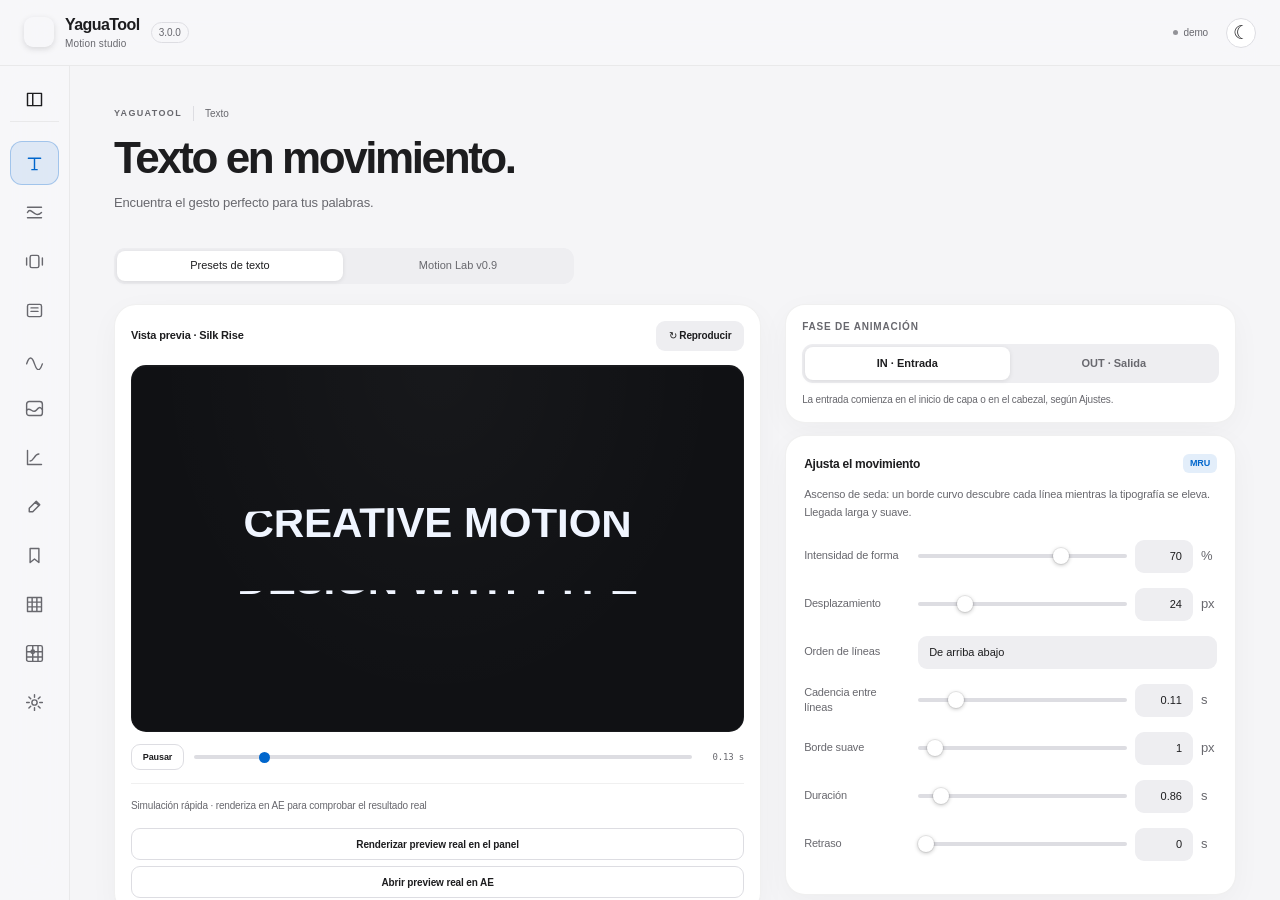
==== review/YaguaTool/index.html @ 71ee6d0b "Integrate YaguaTool 3.0.0: Motion Lab, fluid text, carousel and expanded tools" ====
<!doctype html>
<html lang="es">
<head>
<meta charset="utf-8">
<meta name="viewport" content="width=device-width, initial-scale=1">
<meta name="color-scheme" content="dark light">
<meta name="theme-color" content="#0e0e13">
<title>YaguaTool</title>
<link rel="icon" href="assets/yaguanimix-icon.png">
<link rel="stylesheet" href="css/style.css">
<link rel="stylesheet" href="css/dynamic-grid.css">
<link rel="stylesheet" href="css/studio.css">
<link rel="stylesheet" href="css/yagua-additions.css">
<link rel="stylesheet" href="motion-lab/reference-player.css">
<link rel="stylesheet" href="motion-lab/integration.css">
</head>
<body>
<div id="app">

  <header id="top">
    <div class="brand">
      <span class="logo" aria-hidden="true"></span><span class="brand-copy">YaguaTool<small>Motion studio</small></span> <span class="ver">3.0.0</span>
    </div>
    <div class="top-actions"><div id="ctx" aria-live="polite"></div><button id="theme-toggle" class="icon-btn" aria-label="Cambiar tema" title="Cambiar tema">◐</button></div>
  </header>

  <div id="workspace">
    <nav id="tabs" aria-label="Secciones de YaguaTool"></nav>
    <button id="nav-shade" aria-label="Cerrar navegación" hidden></button>
    <main id="page"></main>
  </div>

  <div id="toast" role="status" aria-live="polite"></div>
  <div id="viewer" role="dialog" aria-modal="true" aria-label="Vista ampliada" hidden></div>

</div>
<script>
// Mostrar los errores de arranque incluso si main.js no llega a inicializarse.
window.addEventListener("error", function (e) {
  var main = document.getElementById("page");
  if (main && !main.firstChild) {
    var box = document.createElement("div");
    box.style.cssText = "padding:16px;line-height:1.5;color:#ffb5b5;white-space:pre-wrap";
    box.textContent = "YaguaTool: error al iniciar el panel.\n" + (e.message || "Error de JavaScript") +
      "\n" + (e.filename || "") + ":" + (e.lineno || "");
    main.appendChild(box);
  }
});
</script>
<script src="js/data.js"></script>
<script src="js/aep-library.js"></script>
<script src="js/dynamic-grid.js"></script>
<script src="js/mask-motion.js"></script>
<script src="js/studio-motion.js"></script>
<script src="js/text-preview.js"></script>
<script src="motion-lab/catalog-data.js"></script>
<script src="motion-lab/reference-player.js"></script>
<script src="motion-lab/reference-scene.js"></script>
<script src="motion-lab/bake.js"></script>
<script src="motion-lab/integration.js"></script>
<script src="js/carrousel-model.js"></script>
<script src="js/carrousel.js"></script>
<script src="js/complex-text.js"></script>
<script src="js/tools-pro.js"></script>
<script src="js/main.js"></script>
</body>
</html>
---- review/YaguaTool/css/style.css ----
/* =========================================================
   Yaguanimix 2.1 · rediseño de interfaz (solo HTML + CSS)
   Tokens → base → layout → controles → utilidades
   ========================================================= */

:root{
  color-scheme:dark;
  /* superficies (de más profunda a más elevada) */
  --bg:#0e0e13;
  --panel:#16161d;
  --panel2:#1e1e27;
  --line:#2b2b38;
  --line-soft:rgba(255,255,255,.06);
  /* texto */
  --txt:#ececf4;
  --mut:#8f8fa6;
  /* acento: se mantiene el violeta de la marca */
  --acc:#8b7bff;
  --acc2:#6f9bff;
  --acc-ink:#0e0b22;
  --acc-soft:rgba(139,123,255,.14);
  --acc-ring:rgba(139,123,255,.38);
  /* estados */
  --ok:#4ade80;
  --err:#ff6b6b;
  /* radios con jerarquía: contenedor > control > píldora */
  --r:14px;
  --r-ctl:9px;
  --shadow:0 14px 32px -16px rgba(0,0,0,.75);
  font-size:13px;
}
:root[data-theme="light"]{
  color-scheme:light;
  --bg:#f3f3f8;--panel:#fff;--panel2:#eeeef5;--line:#dcdce8;--line-soft:rgba(0,0,0,.06);
  --txt:#1a1a25;--mut:#68687d;--acc-ink:#fff;--acc-soft:rgba(111,92,255,.11);
  --shadow:0 12px 28px -16px rgba(30,30,80,.28);
}
:root[data-theme="midnight"]{
  --bg:#060814;--panel:#0c1224;--panel2:#141c34;--line:#202b4b;
  --txt:#dfe7ff;--mut:#7f8db6;
}

/* ---------- Base ---------- */
*{box-sizing:border-box;margin:0;padding:0}
html,body{
  height:100%;background:var(--bg);color:var(--txt);
  font-family:"Manrope","Open Sans",Arial,Helvetica,sans-serif;
  font-size:1rem;line-height:1.45;letter-spacing:-.005em;
  -webkit-font-smoothing:antialiased;
  overflow:hidden;user-select:none
}
button{font:inherit;color:inherit}
:where(button,[role="button"]):focus-visible{outline:2px solid var(--acc);outline-offset:2px}

#app{display:flex;flex-direction:column;height:100vh;position:relative}

/* ---------- Cabecera ---------- */
#top{
  display:flex;align-items:center;justify-content:space-between;gap:10px;
  padding:11px 14px;
  background:var(--panel);
  border-bottom:1px solid var(--line-soft);
  position:relative;z-index:2
}
/* línea de luz en el borde superior: único detalle decorativo del panel */
#top::before{
  content:"";position:absolute;left:0;right:0;top:0;height:2px;
  background:linear-gradient(90deg,var(--acc),var(--acc2) 55%,transparent);
  opacity:.9
}
.brand{display:flex;align-items:center;gap:10px;font-weight:800;font-size:1.1rem;letter-spacing:-.03em}
.logo{
  width:28px;height:28px;flex:0 0 28px;display:inline-block;border-radius:8px;
  background:url("../assets/yaguanimix-icon.png") center/contain no-repeat;
  filter:drop-shadow(0 4px 10px var(--acc-ring))
}
.brand .ver{
  font-size:.72rem;font-weight:700;letter-spacing:0;color:var(--mut);
  padding:2px 8px;border-radius:99px;
  background:var(--panel2);border:1px solid var(--line);margin-left:0;vertical-align:middle
}
#ctx{
  color:var(--mut);font-size:.85rem;font-weight:500;max-width:52%;
  overflow:hidden;text-overflow:ellipsis;white-space:nowrap;
  padding:3px 10px;border-radius:99px;background:var(--panel2);border:1px solid var(--line-soft)
}
#ctx:empty{display:none}

/* ---------- Contenido ---------- */
#page{flex:1;overflow-y:auto;padding:16px 14px 24px;overscroll-behavior:contain}
#page::-webkit-scrollbar{width:10px}
#page::-webkit-scrollbar-thumb{background:var(--line);border-radius:10px;border:3px solid transparent;background-clip:padding-box}
#page::-webkit-scrollbar-thumb:hover{background:var(--mut);background-clip:padding-box;border:3px solid transparent}

/* estado de carga: solo CSS, desaparece cuando main.js pinta algo */
#page:empty::before,#page:empty::after{
  content:"";display:block;border-radius:var(--r);
  background:linear-gradient(100deg,var(--panel) 30%,var(--panel2) 50%,var(--panel) 70%) 0 0/250% 100%;
  animation:yg-skeleton 1.4s ease-in-out infinite
}
#page:empty::before{height:64px;margin-bottom:12px}
#page:empty::after{height:150px}
@keyframes yg-skeleton{from{background-position:100% 0}to{background-position:-100% 0}}

/* ---------- Navegación inferior ---------- */
#tabs{
  display:flex;gap:2px;padding:6px 8px calc(6px + env(safe-area-inset-bottom,0px));
  background:var(--panel);border-top:1px solid var(--line-soft);
  box-shadow:0 -14px 26px -18px rgba(0,0,0,.8);position:relative;z-index:2
}
#tabs button{
  flex:1;min-width:0;position:relative;
  display:flex;flex-direction:column;align-items:center;gap:4px;
  padding:8px 0 7px;border:0;border-radius:11px;background:none;
  color:var(--mut);cursor:pointer;font-size:9.5px;font-weight:600;letter-spacing:.01em;
  transition:color .15s,background .15s
}
#tabs button svg{width:19px;height:19px;stroke:currentColor;fill:none;stroke-width:1.7;stroke-linecap:round;stroke-linejoin:round;transition:transform .18s}
#tabs button:hover{color:var(--txt);background:var(--line-soft)}
#tabs button.on{color:var(--acc);background:var(--acc-soft)}
#tabs button.on svg{transform:translateY(-1px)}
#tabs button.on::before{
  content:"";position:absolute;top:-6px;left:28%;right:28%;height:2px;border-radius:0 0 3px 3px;
  background:var(--acc);box-shadow:0 0 12px var(--acc)
}

/* ---------- Títulos y tarjetas ---------- */
h3{
  display:flex;align-items:center;gap:8px;
  font-size:.92rem;font-weight:700;letter-spacing:-.01em;color:var(--txt);
  margin:20px 0 9px
}
h3::before{content:"";width:3px;height:13px;border-radius:3px;background:var(--acc)}
h3:first-child{margin-top:2px}

.card{
  background:var(--panel);border:1px solid var(--line-soft);border-radius:var(--r);
  padding:13px;margin-bottom:12px;
  box-shadow:inset 0 1px 0 var(--line-soft),var(--shadow)
}
.desc{color:var(--mut);font-size:.88rem;line-height:1.5;margin-bottom:10px}

/* ---------- Selector de presets ---------- */
.chips{display:grid;grid-template-columns:repeat(auto-fill,minmax(94px,1fr));gap:8px}
.chip{
  background:var(--panel);border:1px solid var(--line);border-radius:12px;
  padding:9px 10px;cursor:pointer;color:var(--txt);text-align:left;
  display:flex;flex-direction:column;gap:3px;
  transition:border-color .15s,background .15s,box-shadow .15s,transform .15s
}
.chip b{font-size:.74rem;font-weight:700;color:var(--acc);letter-spacing:.04em}
.chip span{font-size:.9rem;font-weight:600;line-height:1.25}
.chip:hover{border-color:var(--acc);background:var(--panel2);transform:translateY(-1px)}
.chip:active{transform:none}
.chip.on{
  background:linear-gradient(140deg,var(--acc),var(--acc2));
  border-color:transparent;color:var(--acc-ink);
  box-shadow:0 8px 20px -8px var(--acc-ring)
}
.chip.on b{color:var(--acc-ink);opacity:.7}

/* ---------- Filas y campos ---------- */
.row{display:flex;align-items:center;gap:10px;margin:10px 0;min-height:28px}
.row>label{flex:0 0 76px;color:var(--mut);font-size:.9rem;font-weight:500}
.row .ctl{flex:1;min-width:0;display:flex;align-items:center;gap:8px}

input[type=range]{-webkit-appearance:none;appearance:none;flex:1;height:5px;border-radius:5px;background:var(--line);outline:none;min-width:0;cursor:pointer}
input[type=range]::-webkit-slider-thumb{
  -webkit-appearance:none;width:15px;height:15px;border-radius:50%;
  background:var(--acc);border:3px solid var(--panel);box-shadow:0 0 0 1px var(--acc);
  cursor:pointer;transition:box-shadow .15s,transform .15s
}
input[type=range]:hover::-webkit-slider-thumb{box-shadow:0 0 0 4px var(--acc-soft),0 0 0 1px var(--acc)}
input[type=range]:active::-webkit-slider-thumb{transform:scale(1.15);box-shadow:0 0 0 6px var(--acc-soft),0 0 0 1px var(--acc)}
input[type=range]:focus-visible{outline:2px solid var(--acc);outline-offset:4px}

input[type=number],input[type=text],select,textarea{
  background:var(--panel2);border:1px solid var(--line);color:var(--txt);
  border-radius:var(--r-ctl);padding:0 10px;height:30px;
  font:inherit;font-size:.92rem;outline:none;min-width:0;user-select:text;
  transition:border-color .15s,box-shadow .15s,background .15s
}
input[type=number]{width:60px;text-align:right;font-variant-numeric:tabular-nums;-moz-appearance:textfield}
input[type=number]::-webkit-inner-spin-button,input[type=number]::-webkit-outer-spin-button{-webkit-appearance:none;margin:0}
input[type=text],select,textarea{width:100%}
select{
  -webkit-appearance:none;appearance:none;cursor:pointer;padding-right:30px;
  background-image:url("data:image/svg+xml,%3Csvg xmlns='http://www.w3.org/2000/svg' width='12' height='12' viewBox='0 0 24 24' fill='none' stroke='%238f8fa6' stroke-width='2.6' stroke-linecap='round' stroke-linejoin='round'%3E%3Cpath d='m6 9 6 6 6-6'/%3E%3C/svg%3E");
  background-repeat:no-repeat;background-position:right 10px center
}
textarea{height:auto;padding:9px 11px;resize:vertical;min-height:90px;font-family:"JetBrains Mono",Consolas,Menlo,monospace;font-size:.88rem;line-height:1.5}
input:hover,select:hover,textarea:hover{border-color:var(--mut)}
input:focus,select:focus,textarea:focus{border-color:var(--acc);box-shadow:0 0 0 3px var(--acc-soft)}
::placeholder{color:var(--mut);opacity:.7}

input[type=color]{
  -webkit-appearance:none;appearance:none;width:34px;height:28px;padding:2px;cursor:pointer;
  border:1px solid var(--line);border-radius:var(--r-ctl);background:var(--panel2)
}
input[type=color]::-webkit-color-swatch-wrapper{padding:0}
input[type=color]::-webkit-color-swatch{border:0;border-radius:6px}

/* ---------- Segmentado e interruptor ---------- */
.seg{display:flex;flex:1;background:var(--bg);border:1px solid var(--line);border-radius:11px;padding:3px;gap:2px}
.seg button{
  flex:1;background:none;border:0;color:var(--mut);padding:5px 3px;border-radius:8px;
  cursor:pointer;font-size:.88rem;font-weight:600;transition:color .15s,background .15s,box-shadow .15s
}
.seg button:hover{color:var(--txt)}
.seg button.on{background:var(--acc);color:var(--acc-ink);box-shadow:0 4px 12px -4px var(--acc-ring)}

.tog{width:36px;height:21px;border-radius:21px;background:var(--line);position:relative;cursor:pointer;border:0;flex:none;transition:background .2s}
.tog::after{
  content:"";position:absolute;top:3px;left:3px;width:15px;height:15px;border-radius:50%;
  background:#fff;box-shadow:0 1px 3px rgba(0,0,0,.4);transition:transform .2s cubic-bezier(.3,.9,.4,1)
}
.tog:hover{background:var(--mut)}
.tog.on{background:var(--acc)}
.tog.on::after{transform:translateX(15px)}
.tog:focus-visible{outline:2px solid var(--acc);outline-offset:3px}

/* ---------- Botones ---------- */
.btn{
  background:var(--panel2);border:1px solid var(--line);color:var(--txt);
  padding:0 14px;min-height:34px;border-radius:var(--r-ctl);cursor:pointer;
  font-weight:600;font-size:.93rem;
  display:inline-flex;align-items:center;justify-content:center;gap:6px;
  transition:border-color .15s,background .15s,transform .1s,box-shadow .15s,filter .15s
}
.btn:hover{border-color:var(--acc);background:var(--acc-soft)}
.btn:active{transform:translateY(1px)}
.btn:disabled{opacity:.45;cursor:not-allowed;pointer-events:none}
.btn.pri{
  background:linear-gradient(140deg,var(--acc),var(--acc2));border-color:transparent;
  color:var(--acc-ink);font-weight:800;box-shadow:0 10px 22px -10px var(--acc-ring)
}
.btn.pri:hover{filter:brightness(1.1);background:linear-gradient(140deg,var(--acc),var(--acc2))}
.btn.sm{padding:0 10px;min-height:26px;font-size:.85rem;border-radius:8px}
.btn.danger:hover{border-color:var(--err);color:var(--err);background:rgba(255,107,107,.1)}
.btns{display:flex;gap:8px;flex-wrap:wrap;margin-top:12px}
.btns .btn.pri{flex:1}
.tools{display:grid;grid-template-columns:repeat(3,1fr);gap:8px}
.tools .btn{padding:11px 4px;min-height:40px;text-align:center;font-size:.88rem}

/* ---------- Anclaje, alineación y color ---------- */
.anchor{display:grid;grid-template-columns:repeat(3,28px);grid-template-rows:repeat(3,28px);gap:5px}
.anchor button{background:var(--panel2);border:1px solid var(--line);border-radius:7px;cursor:pointer;transition:background .15s,border-color .15s,transform .1s}
.anchor button:hover{background:var(--acc);border-color:var(--acc)}
.anchor button:active{transform:scale(.92)}
.align{display:grid;grid-template-columns:repeat(6,1fr);gap:5px}
.align button{padding:7px 0}
.swatches{display:flex;flex-wrap:wrap;gap:7px}
.sw{width:28px;height:28px;border-radius:9px;border:1px solid var(--line);cursor:pointer;position:relative;transition:transform .12s}
.sw:hover{transform:scale(1.1)}
.sw.sel{outline:2px solid var(--acc);outline-offset:2px}
.pal{margin-bottom:12px}
.pal .hd{display:flex;align-items:center;justify-content:space-between;margin-bottom:7px}
.pal .hd input{background:none;border:0;border-bottom:1px dashed transparent;border-radius:0;font-weight:700;width:60%;padding:0;height:auto;box-shadow:none}
.pal .hd input:hover,.pal .hd input:focus{border-bottom-color:var(--line);box-shadow:none}

/* ---------- Miniaturas, curvas y rejillas ---------- */
.grid2{display:grid;grid-template-columns:1fr 1fr;gap:8px}
.thumb{
  position:relative;aspect-ratio:4/3;background:var(--panel2) center/cover no-repeat;
  border-radius:12px;border:1px solid var(--line);cursor:pointer;overflow:hidden;
  transition:border-color .15s,transform .15s,box-shadow .15s
}
.thumb:hover{border-color:var(--acc);transform:translateY(-1px);box-shadow:0 10px 22px -12px rgba(0,0,0,.8)}
.thumb .x{position:absolute;top:5px;right:5px;background:rgba(0,0,0,.65);color:#fff;border:0;border-radius:6px;width:22px;height:22px;cursor:pointer;display:none}
.thumb:hover .x{display:block}
.thumb .x:hover{background:var(--err)}
.thumb .cap{position:absolute;bottom:0;left:0;right:0;background:linear-gradient(transparent,rgba(0,0,0,.8));color:#fff;font-size:.78rem;font-weight:600;padding:14px 8px 5px;white-space:nowrap;overflow:hidden;text-overflow:ellipsis}

.curve{display:block;width:100%;background:var(--panel2);border:1px solid var(--line);border-radius:12px;touch-action:none;cursor:crosshair}

.gp{display:grid;grid-template-columns:repeat(auto-fill,minmax(58px,1fr));gap:8px}
.gp button{
  background:var(--panel);border:1px solid var(--line);border-radius:11px;padding:6px;
  color:var(--mut);cursor:pointer;font-size:.78rem;font-weight:600;
  display:flex;flex-direction:column;align-items:center;gap:4px;
  transition:border-color .15s,color .15s,transform .15s
}
.gp button:hover{border-color:var(--acc);color:var(--txt);transform:translateY(-1px)}
.gp canvas{width:100%;aspect-ratio:1;background:var(--panel2);border-radius:7px}

/* ---------- Listas, vacío, datos ---------- */
.list .it{
  display:flex;align-items:center;gap:10px;padding:8px 11px;margin-bottom:6px;
  border:1px solid var(--line);border-radius:11px;background:var(--panel);
  transition:border-color .15s
}
.list .it:hover{border-color:var(--mut)}
.list .it .nm{flex:1;overflow:hidden;text-overflow:ellipsis;white-space:nowrap;font-weight:600}
.list .it .big{font-size:1.15rem}
.list .it small{color:var(--mut)}
.empty{
  color:var(--mut);text-align:center;padding:26px 14px;line-height:1.55;
  border:1.5px dashed var(--line);border-radius:var(--r);background:var(--line-soft)
}
.kv{display:flex;justify-content:space-between;gap:10px;color:var(--mut);font-size:.88rem;margin:5px 0}
.kv b,.kv strong{color:var(--txt);font-weight:600}

/* ---------- Visor, avisos y tooltips ---------- */
#viewer{position:fixed;inset:0;background:rgba(5,5,10,.82);-webkit-backdrop-filter:blur(8px);backdrop-filter:blur(8px);display:flex;align-items:center;justify-content:center;z-index:50;cursor:zoom-out}
#viewer[hidden]{display:none}
#viewer img{max-width:94%;max-height:94%;border-radius:12px;box-shadow:0 24px 60px -12px rgba(0,0,0,.8)}

#toast{
  position:fixed;left:14px;right:14px;bottom:78px;z-index:60;
  display:flex;align-items:center;gap:10px;
  background:var(--panel2);border:1px solid var(--line);border-radius:12px;
  padding:11px 14px;font-size:.92rem;font-weight:600;
  box-shadow:0 18px 36px -14px rgba(0,0,0,.85);
  opacity:0;transform:translateY(10px) scale(.98);pointer-events:none;
  transition:opacity .2s,transform .25s cubic-bezier(.3,.9,.4,1)
}
#toast::before{content:"";flex:0 0 8px;height:8px;border-radius:50%;background:var(--ok);box-shadow:0 0 10px var(--ok)}
#toast.show{opacity:1;transform:none}
#toast.err::before{background:var(--err);box-shadow:0 0 10px var(--err)}

body.tips [data-tip]:hover::after{
  content:attr(data-tip);position:fixed;left:14px;right:14px;bottom:80px;z-index:70;
  background:rgba(8,8,14,.95);color:#fff;padding:8px 12px;border-radius:10px;
  font-size:.88rem;font-weight:500;text-align:left;pointer-events:none;
  border:1px solid rgba(255,255,255,.08)
}

@media (prefers-reduced-motion:reduce){
  .chip,.btn,.tog,.tog::after,.seg button,.thumb,.gp button,.sw,#toast,#tabs button,#tabs button svg{transition:none}
  #page:empty::before,#page:empty::after{animation:none}
}

/* ---------- Vista previa de animaciones ---------- */
.preview-card{padding:9px;margin-top:10px}
.preview-head{display:flex;align-items:center;justify-content:space-between;gap:8px;margin-bottom:8px}
.preview-head b{display:block;font-size:11px}
.preview-head small{display:block;color:var(--mut);font-size:9px;margin-top:2px}
.animix-preview-stage{height:132px;position:relative;overflow:hidden;border:1px solid var(--line);border-radius:7px;background:radial-gradient(ellipse at 50% 115%,#34304f 0%,#191a25 52%,#101116 100%);display:flex;align-items:center;justify-content:center;isolation:isolate}
.animix-preview-stage:before{content:"";position:absolute;inset:0;background:linear-gradient(110deg,transparent 20%,#ffffff08 50%,transparent 80%);pointer-events:none}
.pv-grid{position:absolute;inset:0;opacity:.22;background-image:linear-gradient(#ffffff10 1px,transparent 1px),linear-gradient(90deg,#ffffff10 1px,transparent 1px);background-size:22px 22px;mask-image:linear-gradient(transparent,#000 30%,#000 80%,transparent)}
.pv-copy{position:relative;z-index:2;display:flex;flex-direction:column;align-items:center;text-align:center;gap:4px;padding:10px;max-width:100%}
.pv-kicker{font-size:8px;letter-spacing:2px;color:#a8a5c8;font-weight:700}
.pv-copy strong{font-size:clamp(17px,5vw,25px);line-height:1.05;letter-spacing:-.8px;color:#fff;text-shadow:0 2px 18px #a78bfa55;white-space:nowrap}
.pv-copy small{font-size:9px;color:#b8b6c9;letter-spacing:.4px}
.pv-orb{position:absolute;width:90px;height:90px;border-radius:50%;right:8%;top:-42px;background:radial-gradient(circle at 35% 35%,#a78bfa88,transparent 70%);filter:blur(3px);opacity:.7}
.pv-sweep{position:absolute;z-index:3;top:-30%;bottom:-30%;left:-35%;width:28%;transform:skewX(-18deg);background:linear-gradient(90deg,transparent,#8b5cf655 20%,#fff 48%,#ec4899aa 70%,transparent);filter:blur(5px);opacity:0;pointer-events:none}
.pv-ring{position:absolute;z-index:1;width:36px;height:36px;border:1.5px solid #a78bfa;border-radius:50%;opacity:0;box-shadow:0 0 16px #8b5cf6aa}
.animix-preview-stage[data-palette="aurora"] .pv-sweep{background:linear-gradient(90deg,transparent,#00e5a8aa,#4c8dff,#bd62ff,transparent)}
.animix-preview-stage[data-palette="sunset"] .pv-sweep{background:linear-gradient(90deg,transparent,#ff6b6b,#ff9f43,#ffd166,transparent)}
.animix-preview-stage[data-palette="ice"] .pv-sweep{background:linear-gradient(90deg,transparent,#d9f3ff,#7dd3fc,#818cf8,transparent)}
.animix-preview-stage[data-palette="fire"] .pv-sweep{background:linear-gradient(90deg,transparent,#fff176,#ff8a00,#ef4444,transparent)}
.is-playing .pv-orb{animation:pv-orb var(--pv-duration,1.1s) ease-in-out both}
.is-playing .pv-sweep{animation:pv-sweep var(--pv-duration,1.1s) cubic-bezier(.22,.7,.2,1) both}
.is-playing .pv-ring{animation:pv-ring 1.15s cubic-bezier(.16,.7,.25,1) both}
.is-playing .pv-copy strong{animation:pv-copy var(--pv-duration,1.1s) cubic-bezier(.2,.75,.25,1) both}
.is-playing.pv-effect-hwr .pv-copy strong,.is-playing.pv-effect-afw .pv-copy strong,.is-playing.pv-effect-afl .pv-copy strong,.is-playing.pv-effect-afc .pv-copy strong{animation-name:pv-rise}
.is-playing.pv-effect-ct .pv-copy strong{animation-name:pv-track}
.is-playing.pv-effect-sbl .pv-copy strong{animation-name:pv-lines}
.is-playing.pv-effect-el .pv-copy strong,.is-playing.pv-effect-sb .pv-copy strong,.is-playing.pv-effect-wb .pv-copy strong{animation-name:pv-elastic}
.is-playing.pv-effect-wiggle .pv-copy strong{animation:pv-wiggle 1.1s ease-in-out both}
.is-playing.pv-effect-jump .pv-copy strong{animation:pv-jump 1.1s cubic-bezier(.3,.7,.2,1) both}
.is-playing.pv-effect-pop .pv-copy strong{animation:pv-pop .65s cubic-bezier(.2,.8,.2,1) both}
.is-playing.pv-effect-spin .pv-copy strong{animation:pv-spin .9s cubic-bezier(.2,.8,.2,1) both}
.is-playing.pv-effect-blur .pv-copy strong{animation:pv-blur .8s ease-out both}
.is-playing.pv-effect-sweep .pv-copy strong{animation:pv-copy 1s ease-out both}
@keyframes pv-copy{from{opacity:0;transform:translateY(16px) scale(.97);filter:blur(var(--pv-blur,6px))}to{opacity:1;transform:none;filter:blur(0)}}
@keyframes pv-rise{0%{opacity:0;transform:translateY(var(--pv-distance,32px));filter:blur(var(--pv-blur,6px))}70%{opacity:1;transform:translateY(-3px);filter:blur(0)}100%{transform:none}}
@keyframes pv-track{0%{opacity:0;letter-spacing:5px;transform:scale(.96)}100%{opacity:1;letter-spacing:-.8px;transform:none}}
@keyframes pv-lines{0%{opacity:0;transform:translateY(18px);filter:blur(10px);clip-path:inset(0 0 100%)}100%{opacity:1;transform:none;filter:blur(0);clip-path:inset(0)}}
@keyframes pv-elastic{0%{opacity:0;transform:translateY(25px) scale(.88)}65%{opacity:1;transform:translateY(-5px) scale(1.04)}82%{transform:translateY(2px) scale(.99)}100%{transform:none}}
@keyframes pv-wiggle{0%,100%{transform:translate(0)}25%{transform:translate(-3px,2px)}50%{transform:translate(3px,-2px)}75%{transform:translate(-2px,-1px)}}
@keyframes pv-jump{0%{transform:translateY(25px) scale(1,.9)}55%{transform:translateY(-16px) scale(.98,1.04)}75%{transform:translateY(3px) scale(1.03,.97)}100%{transform:none}}
@keyframes pv-pop{0%{opacity:0;transform:scale(.55)}70%{opacity:1;transform:scale(1.08)}100%{transform:scale(1)}}
@keyframes pv-spin{0%{opacity:0;transform:rotate(-22deg) scale(.7)}75%{opacity:1;transform:rotate(4deg) scale(1.04)}100%{transform:none}}
@keyframes pv-blur{0%{opacity:0;filter:blur(14px);transform:translateY(8px)}100%{opacity:1;filter:blur(0);transform:none}}
@keyframes pv-orb{0%{transform:translate(-30px,22px) scale(.7);opacity:.15}100%{transform:translate(0,0) scale(1.25);opacity:.85}}
@keyframes pv-sweep{0%{left:-35%;opacity:0}15%{opacity:1}85%{opacity:1}100%{left:110%;opacity:0}}
@keyframes pv-ring{0%{transform:scale(.45);opacity:.9}100%{transform:scale(4.5);opacity:0}}
.pv-sweep{width:var(--pv-band,24%);filter:blur(calc(2px + var(--pv-glow,.5)*5px));}
.pv-ring{border-color:var(--pv-accent,#a78bfa);box-shadow:0 0 16px var(--pv-accent,#8b5cf6)}
.is-playing.pv-effect-lofi .pv-copy strong{animation:pv-lofi 1.1s steps(5,end) both}
@keyframes pv-lofi{0%{opacity:0;transform:translateY(9px);filter:blur(2px)}20%{opacity:.25;transform:translateY(6px)}40%{opacity:.55;transform:translateY(3px)}60%{opacity:.7;transform:translateY(1px)}80%{opacity:1;transform:translateY(-1px)}100%{opacity:1;transform:none;filter:none}}

/* ---------- Previews individuales por efecto (v1.0.4) ---------- */
.pv-demo-content{position:relative;z-index:2;width:100%;height:100%;display:flex;flex-direction:column;align-items:center;justify-content:center;gap:8px;padding:10px;box-sizing:border-box;text-align:center}
.pv-caption{font-size:8px;letter-spacing:1.8px;font-weight:700;color:#aaa8c5}
.pv-words{display:flex;gap:7px;align-items:center;justify-content:center;font-size:clamp(19px,5vw,27px);font-weight:800;letter-spacing:-1px;color:#fff}
.pv-word{display:inline-block;text-shadow:0 3px 18px #9b8aff55}
.pv-tracking{font-size:clamp(19px,5vw,27px);font-weight:800;letter-spacing:7px;color:#fff;white-space:nowrap}
.pv-lines{display:flex;flex-direction:column;gap:2px;font-size:clamp(14px,4vw,20px);font-weight:750;line-height:1.05;color:#fff;letter-spacing:-.5px}
.pv-char-set{display:flex;gap:1px;font-size:clamp(17px,4.5vw,25px);font-weight:850;color:#fff;white-space:nowrap;letter-spacing:-.5px}
.pv-char-set i{font-style:normal;display:inline-block}
.pv-whole{font-size:clamp(18px,5vw,27px);font-weight:850;letter-spacing:-1px;color:#fff;padding:8px 16px;border:1px solid #a78bfa66;border-radius:8px;background:linear-gradient(135deg,#8b5cf633,#ec489922);box-shadow:0 8px 28px #8b5cf622}
.pv-opacity{font-size:26px;font-weight:850;letter-spacing:2px;color:#fff}
.pv-counter,.pv-timer{font-size:clamp(23px,6vw,32px);font-weight:800;letter-spacing:-1px;font-variant-numeric:tabular-nums;color:#fff;text-shadow:0 0 20px #8b7bff66}
.pv-typewriter{font-size:clamp(17px,4.5vw,24px);font-weight:700;color:#fff;display:flex;align-items:center;gap:2px}
.pv-typewriter i{font-style:normal;color:#b7a7ff;animation:pv-cursor .65s steps(2,end) infinite}
.pv-sweep-object{font-size:25px;font-weight:900;letter-spacing:2px;color:#fff;padding:13px 22px;border:1px solid #ffffff44;border-radius:7px;background:linear-gradient(135deg,#ffffff16,#ffffff04);box-shadow:0 8px 25px #0005}
.pv-sweep-band{position:absolute;z-index:4;top:-20%;bottom:-20%;left:-45%;width:var(--pv-band,24%);transform:skewX(-18deg);background:linear-gradient(90deg,transparent,#8b5cf644 15%,#ffffffcc 48%,#ec489966 75%,transparent);filter:blur(calc(1px + var(--pv-glow,.22)*3px));opacity:0;pointer-events:none}
.pv-cta-wrap{position:relative;width:var(--pv-ping-size,100px);height:54px;display:flex;align-items:center;justify-content:center}
.pv-cta-button{z-index:2;padding:10px 22px;border-radius:7px;background:var(--pv-accent,#8b7bff);color:#fff;font-size:11px;font-weight:850;letter-spacing:1.5px;box-shadow:0 5px 22px color-mix(in srgb,var(--pv-accent,#8b7bff) 55%,transparent)}
.pv-cta-halo{position:absolute;width:44px;height:44px;border:2px solid var(--pv-accent,#8b7bff);border-radius:10px;opacity:0;box-shadow:0 0 18px var(--pv-accent,#8b7bff)}
.pv-lofi-object{font-size:29px;font-weight:900;letter-spacing:1px;color:#fff;border:1px solid #ffffff55;border-radius:4px;padding:8px 18px;background:#ffffff0b}
.pv-shape{width:48px;height:48px;border-radius:14px;display:grid;place-items:center;font-size:30px;color:#fff;background:linear-gradient(135deg,#a78bfa,#5b5bd6);box-shadow:0 8px 24px #8b5cf655}
.pv-pop-card{display:flex;align-items:center;gap:10px;padding:9px 17px;background:#24263a;border:1px solid #8b7bff88;border-radius:8px;color:#fff;box-shadow:0 8px 24px #0005}
.pv-pop-card b{font-size:9px;letter-spacing:1px;color:#a99aff;background:#8b7bff22;padding:4px 5px;border-radius:3px}.pv-pop-card span{font-size:18px;font-weight:750}
.pv-spin-shape{font-size:48px;line-height:1;color:#c4b5fd;text-shadow:0 0 22px #8b5cf6aa}
.pv-blur-text{font-size:32px;font-weight:900;letter-spacing:3px;color:#fff;text-shadow:0 0 22px #a78bfa88}
.pv-bounce-ball{font-size:42px;line-height:1;color:#a78bfa;text-shadow:0 5px 18px #8b5cf688}
@keyframes pv-cursor{0%,49%{opacity:1}50%,100%{opacity:0}}
.is-playing.pv-demo-hwr .pv-word,.is-playing.pv-demo-afw .pv-word{animation:pv-word-rise var(--pv-duration,.95s) cubic-bezier(.16,1,.3,1) both}
.is-playing.pv-demo-hwr .pv-word:nth-child(2),.is-playing.pv-demo-afw .pv-word:nth-child(2){animation-delay:.08s}.is-playing.pv-demo-hwr .pv-word:nth-child(3),.is-playing.pv-demo-afw .pv-word:nth-child(3){animation-delay:.16s}
@keyframes pv-word-rise{0%{opacity:0;transform:translateY(22px);filter:blur(var(--pv-blur,5px))}78%{opacity:1;transform:translateY(-1.5px);filter:blur(0)}100%{opacity:1;transform:none;filter:blur(0)}}
.is-playing.pv-demo-ct .pv-tracking{animation:pv-track-individual var(--pv-duration,.95s) cubic-bezier(.16,1,.3,1) both}
@keyframes pv-track-individual{0%{opacity:0;letter-spacing:calc(7px + var(--pv-tracking,28px)*.3);transform:scale(.975)}76%{opacity:1;letter-spacing:6.5px;transform:scale(1.006)}100%{opacity:1;letter-spacing:7px;transform:none}}
.is-playing.pv-demo-sbl .pv-lines span,.is-playing.pv-demo-afl .pv-lines span{animation:pv-lines-individual var(--pv-duration,.9s) cubic-bezier(.16,1,.3,1) both}
.is-playing.pv-demo-sbl .pv-lines span:nth-child(2),.is-playing.pv-demo-afl .pv-lines span:nth-child(2){animation-delay:.09s}.is-playing.pv-demo-sbl .pv-lines span:nth-child(3),.is-playing.pv-demo-afl .pv-lines span:nth-child(3){animation-delay:.18s}
@keyframes pv-lines-individual{0%{opacity:0;transform:translateY(16px);filter:blur(7px);clip-path:inset(0 0 100%)}78%{opacity:1;transform:translateY(-1px);filter:blur(0);clip-path:inset(0)}100%{opacity:1;transform:none;filter:none;clip-path:inset(0)}}
.is-playing.pv-demo-el .pv-char-set i,.is-playing.pv-demo-afc .pv-char-set i,.is-playing.pv-demo-sr .pv-char-set i,.is-playing.pv-demo-sb .pv-char-set i{animation:pv-char-individual var(--pv-duration,1.05s) cubic-bezier(.16,1,.3,1) both}
.is-playing.pv-demo-el .pv-char-set i:nth-child(2n),.is-playing.pv-demo-afc .pv-char-set i:nth-child(2n){animation-delay:.05s}.is-playing.pv-demo-el .pv-char-set i:nth-child(3n),.is-playing.pv-demo-afc .pv-char-set i:nth-child(3n){animation-delay:.1s}
@keyframes pv-char-individual{0%{opacity:0;transform:translateY(17px) scale(.91);filter:blur(4px)}76%{opacity:1;transform:translateY(-2px) scale(1.025);filter:none}100%{opacity:1;transform:none}}
.is-playing.pv-demo-wr .pv-whole,.is-playing.pv-demo-wb .pv-whole{animation:pv-whole-individual var(--pv-duration,1s) cubic-bezier(.2,.8,.2,1) both}
@keyframes pv-whole-individual{from{opacity:0;transform:translateY(var(--pv-distance,30px)) scale(.92);filter:blur(var(--pv-blur,6px))}70%{opacity:1;transform:translateY(-3px)}to{opacity:1;transform:none;filter:none}}
.is-playing.pv-demo-wb .pv-whole{animation-name:pv-elastic-individual}
@keyframes pv-elastic-individual{0%{opacity:0;transform:translateY(20px) scale(.92)}72%{opacity:1;transform:translateY(-4px) scale(1.035)}88%{transform:translateY(1px) scale(.99)}100%{opacity:1;transform:none}}
.is-playing.pv-demo-o .pv-opacity{animation:pv-opacity-individual var(--pv-duration,.8s) ease both}.is-playing.pv-demo-wo .pv-opacity{animation:pv-flicker-individual var(--pv-duration,.8s) steps(5,end) both}
@keyframes pv-opacity-individual{from{opacity:0}to{opacity:1}}@keyframes pv-flicker-individual{0%,25%,45%{opacity:0}12%,35%,60%,100%{opacity:1}}
.is-playing.pv-demo-n .pv-counter{animation:pv-count-individual var(--pv-duration,2s) steps(8,end) both}@keyframes pv-count-individual{from{opacity:.3;transform:translateY(8px)}to{opacity:1;transform:none}}
.is-playing.pv-demo-tm .pv-timer{animation:pv-count-individual var(--pv-duration,2s) steps(8,end) both}
.is-playing.pv-demo-tw .pv-typewriter span{overflow:hidden;white-space:nowrap;animation:pv-type var(--pv-duration,2s) steps(12,end) both}@keyframes pv-type{from{max-width:0}to{max-width:140px}}
.is-playing.pv-demo-sweep .pv-sweep-object{animation:pv-sweep-object var(--pv-duration,.8s) ease both}.is-playing.pv-demo-sweep .pv-sweep-band{animation:pv-sweep-band var(--pv-duration,.8s) ease both}
@keyframes pv-sweep-object{from{opacity:.72;filter:saturate(.8)}to{opacity:1;filter:saturate(1.08)}}@keyframes pv-sweep-band{0%{left:-45%;opacity:0}18%{opacity:.72}82%{opacity:.72}100%{left:125%;opacity:0}}
.is-playing.pv-demo-ping .pv-cta-halo{animation:pv-ping-individual var(--pv-duration,.8s) cubic-bezier(.16,.7,.25,1) infinite}@keyframes pv-ping-individual{0%{transform:scale(.55);opacity:.9}100%{transform:scale(2.8);opacity:0}}
.is-playing.pv-demo-lofi .pv-lofi-object{animation:pv-lofi-individual 1.1s steps(5,end) both}@keyframes pv-lofi-individual{0%{transform:translate(-20px,8px);filter:blur(2px)}20%{transform:translate(-10px,-4px)}40%{transform:translate(6px,4px)}60%{transform:translate(-3px,-2px)}80%{transform:translate(2px,1px)}100%{transform:none;filter:none}}
.is-playing.pv-demo-wiggle .pv-wiggle-shape{animation:pv-wiggle-individual 1.1s ease-in-out both}@keyframes pv-wiggle-individual{0%,100%{transform:rotate(0) translate(0)}25%{transform:rotate(-10deg) translate(-5px,2px)}50%{transform:rotate(9deg) translate(5px,-3px)}75%{transform:rotate(-5deg) translate(-2px,-1px)}}
.is-playing.pv-demo-jump .pv-jump-shape{animation:pv-jump-individual 1.1s cubic-bezier(.3,.7,.2,1) both}@keyframes pv-jump-individual{0%{transform:translateY(22px) scale(1,.8)}45%{transform:translateY(-22px) scale(.95,1.08)}65%{transform:translateY(0) scale(1.12,.82)}82%{transform:translateY(-7px) scale(.98,1.03)}100%{transform:none}}
.is-playing.pv-demo-pop .pv-pop-card{animation:pv-pop-individual var(--pv-duration,.6s) cubic-bezier(.2,.8,.2,1) both}@keyframes pv-pop-individual{0%{opacity:0;transform:scale(.5)}70%{opacity:1;transform:scale(1.09)}100%{transform:scale(1)}}
.is-playing.pv-demo-spin .pv-spin-shape{animation:pv-spin-individual var(--pv-duration,.9s) cubic-bezier(.2,.8,.2,1) both}@keyframes pv-spin-individual{0%{opacity:0;transform:rotate(-180deg) scale(.4)}75%{opacity:1;transform:rotate(12deg) scale(1.08)}100%{transform:none}}
.is-playing.pv-demo-blur .pv-blur-text{animation:pv-blur-individual var(--pv-duration,.6s) ease-out both}@keyframes pv-blur-individual{from{opacity:0;filter:blur(18px);transform:translateY(8px)}to{opacity:1;filter:blur(0);transform:none}}
.is-playing.pv-demo-bounce .pv-bounce-ball{animation:pv-bounce-individual 1.1s cubic-bezier(.2,.7,.3,1) both}@keyframes pv-bounce-individual{0%{transform:translateY(-25px)}35%{transform:translateY(18px) scale(1.15,.8)}55%{transform:translateY(-12px) scale(.9,1.08)}72%{transform:translateY(7px) scale(1.05,.95)}88%{transform:translateY(-3px)}100%{transform:none}}
/* Paletas aplicadas a los previews fluid y al barrido */
.pv-demo-afw .pv-words,.pv-demo-afl .pv-lines,.pv-demo-afc .pv-char-set{ text-shadow:0 0 calc(8px + var(--pv-glow,.45)*18px) #a78bfa66 }
.pv-demo-afw[data-palette="aurora"] .pv-words,.pv-demo-afl[data-palette="aurora"] .pv-lines,.pv-demo-afc[data-palette="aurora"] .pv-char-set{color:#b8ffe9;text-shadow:0 0 18px #00e5a888}
.pv-demo-afw[data-palette="sunset"] .pv-words,.pv-demo-afl[data-palette="sunset"] .pv-lines,.pv-demo-afc[data-palette="sunset"] .pv-char-set{color:#ffd2a1;text-shadow:0 0 18px #ff6b6b88}
.pv-demo-afw[data-palette="ice"] .pv-words,.pv-demo-afl[data-palette="ice"] .pv-lines,.pv-demo-afc[data-palette="ice"] .pv-char-set{color:#d9f3ff;text-shadow:0 0 18px #7dd3fcaa}
.pv-demo-afw[data-palette="fire"] .pv-words,.pv-demo-afl[data-palette="fire"] .pv-lines,.pv-demo-afc[data-palette="fire"] .pv-char-set{color:#ffe9a3;text-shadow:0 0 18px #ff8a00aa}
.pv-demo-sweep[data-palette="aurora"] .pv-sweep-band{background:linear-gradient(90deg,transparent,#00e5a8aa,#4c8dff,#bd62ff,transparent)}
.pv-demo-sweep[data-palette="sunset"] .pv-sweep-band{background:linear-gradient(90deg,transparent,#ff6b6b,#ff9f43,#ffd166,transparent)}
.pv-demo-sweep[data-palette="ice"] .pv-sweep-band{background:linear-gradient(90deg,transparent,#d9f3ff,#7dd3fc,#818cf8,transparent)}
.pv-demo-sweep[data-palette="fire"] .pv-sweep-band{background:linear-gradient(90deg,transparent,#fff176,#ff8a00,#ef4444,transparent)}
.is-playing.pv-demo-lofi .pv-lofi-object{animation:pv-lofi-individual 1.1s steps(var(--pv-fps,12),end) both}
.pv-typewriter span{display:inline-block;overflow:hidden;white-space:nowrap}
.pv-demo-afw.is-playing:after,.pv-demo-afl.is-playing:after,.pv-demo-afc.is-playing:after{content:"";position:absolute;z-index:3;top:-25%;bottom:-25%;left:-45%;width:var(--pv-band,24%);transform:skewX(-18deg);background:linear-gradient(90deg,transparent,#8b5cf655 18%,#fff 48%,#ec4899aa 78%,transparent);filter:blur(calc(1px + var(--pv-glow,.45)*5px));pointer-events:none;animation:pv-fluid-shimmer var(--pv-duration,1.2s) cubic-bezier(.2,.7,.2,1) both}
@keyframes pv-fluid-shimmer{0%{left:-45%;opacity:0}15%{opacity:.9}85%{opacity:.9}100%{left:125%;opacity:0}}
.pv-demo-afw[data-palette="aurora"].is-playing:after,.pv-demo-afl[data-palette="aurora"].is-playing:after,.pv-demo-afc[data-palette="aurora"].is-playing:after{background:linear-gradient(90deg,transparent,#00e5a8aa,#4c8dff,#bd62ff,transparent)}
.pv-demo-afw[data-palette="sunset"].is-playing:after,.pv-demo-afl[data-palette="sunset"].is-playing:after,.pv-demo-afc[data-palette="sunset"].is-playing:after{background:linear-gradient(90deg,transparent,#ff6b6b,#ff9f43,#ffd166,transparent)}
.pv-demo-afw[data-palette="ice"].is-playing:after,.pv-demo-afl[data-palette="ice"].is-playing:after,.pv-demo-afc[data-palette="ice"].is-playing:after{background:linear-gradient(90deg,transparent,#d9f3ff,#7dd3fc,#818cf8,transparent)}
.pv-demo-afw[data-palette="fire"].is-playing:after,.pv-demo-afl[data-palette="fire"].is-playing:after,.pv-demo-afc[data-palette="fire"].is-playing:after{background:linear-gradient(90deg,transparent,#fff176,#ff8a00,#ef4444,transparent)}
.is-playing.pv-demo-sb .pv-char-set i{animation-name:pv-smart-bounce}
@keyframes pv-smart-bounce{0%{opacity:0;transform:translateY(19px) scale(.92)}72%{opacity:1;transform:translateY(-4px) scale(1.035)}88%{transform:translateY(1px) scale(.99)}100%{opacity:1;transform:none}}

/* Yaguanimix · previews por unidad de animación */
.text-unit-card{margin:0 0 10px;padding:10px 12px}
.text-unit-card .row{display:flex;align-items:center;justify-content:space-between;gap:12px}
.text-unit-card label{font-size:12px;font-weight:700;color:var(--txt)}
.text-unit-select{min-width:120px;max-width:48%;padding:7px 9px;border:1px solid var(--line);border-radius:8px;background:var(--panel2);color:var(--txt);font:inherit}
.pv-unit-lines .pv-lines span{display:block;will-change:transform,opacity,filter}
.pv-unit-letters .pv-char-set i{will-change:transform,opacity,filter}
.is-playing .pv-unit-lines .pv-lines span{animation:yg-line-reveal var(--pv-duration,1s) cubic-bezier(.16,1,.3,1) both}
.is-playing .pv-unit-lines .pv-lines span:nth-child(2){animation-delay:.10s}
.is-playing .pv-unit-lines .pv-lines span:nth-child(3){animation-delay:.20s}
.is-playing .pv-unit-letters .pv-char-set i{animation:yg-letter-reveal var(--pv-duration,1s) cubic-bezier(.16,1,.3,1) both}
.is-playing .pv-unit-letters .pv-char-set i:nth-child(2n){animation-delay:.045s}
.is-playing .pv-unit-letters .pv-char-set i:nth-child(3n){animation-delay:.09s}
.is-playing .pv-unit-letters .pv-char-set i:nth-child(4n){animation-delay:.135s}
@keyframes yg-line-reveal{0%{opacity:0;transform:translate3d(0,22px,0);filter:blur(9px);clip-path:inset(0 0 100%)}72%{opacity:1;filter:blur(1px)}100%{opacity:1;transform:none;filter:none;clip-path:inset(0)}}
@keyframes yg-letter-reveal{0%{opacity:0;transform:translate3d(0,16px,0) scale(.82);filter:blur(7px)}72%{opacity:1;transform:translate3d(0,-2px,0) scale(1.04);filter:blur(0)}100%{opacity:1;transform:none;filter:none}}

/* Diferenciación visual de cada preset en las previews de texto */
.is-playing.pv-demo-kpu .pv-unit-letters .pv-char-set i,
.is-playing.pv-demo-el .pv-unit-letters .pv-char-set i{animation-name:yg-letter-elastic}
.is-playing.pv-demo-ct .pv-unit-letters .pv-char-set i{animation-name:yg-letter-track}
.is-playing.pv-demo-editorial .pv-unit-lines .pv-lines span{animation-name:yg-line-editorial}
.is-playing.pv-demo-depth .pv-unit-letters .pv-char-set i{animation-name:yg-letter-depth}
.is-playing.pv-demo-glide .pv-unit-letters .pv-char-set i,
.is-playing.pv-demo-glide .pv-unit-lines .pv-lines span{animation-timing-function:cubic-bezier(.22,.8,.25,1)}
@keyframes yg-letter-elastic{0%{opacity:0;transform:translateY(26px) scale(.72);filter:blur(8px)}68%{opacity:1;transform:translateY(-5px) scale(1.08);filter:none}84%{transform:translateY(2px) scale(.98)}100%{opacity:1;transform:none}}
@keyframes yg-letter-track{0%{opacity:0;transform:translateY(8px) scale(.9);letter-spacing:.22em;filter:blur(5px)}100%{opacity:1;transform:none;letter-spacing:inherit;filter:none}}
@keyframes yg-line-editorial{0%{opacity:0;transform:translateX(-18px);clip-path:inset(0 100% 0 0);filter:blur(5px)}100%{opacity:1;transform:none;clip-path:inset(0);filter:none}}
@keyframes yg-letter-depth{0%{opacity:0;transform:translateZ(-80px) scale(.65) rotateX(35deg);filter:blur(12px)}70%{opacity:1;transform:translateZ(0) scale(1.06) rotateX(0);filter:none}100%{opacity:1;transform:none}}

/* Yaguanimix 1.0.8 — vertical sweep preview */
.pv-demo-sweep[data-orientation="vertical"] .pv-sweep-band{left:34%;right:34%;top:-55%;bottom:auto;width:auto;height:28%;transform:skewY(-18deg)}
.is-playing.pv-demo-sweep[data-orientation="vertical"] .pv-sweep-band{animation:pv-sweep-band-vertical var(--pv-duration,1.15s) ease both}
@keyframes pv-sweep-band-vertical{0%{top:-55%;opacity:0}18%{opacity:.72}82%{opacity:.72}100%{top:125%;opacity:0}}

/* Yaguanimix 1.2 · Atmospheric Motion backgrounds */
.bg-preview{--bg-a:#4ac5ff;--bg-b:#9d8bff;--bg-c:#f5a0da;--bg-int:.75;--bg-speed:2s;position:relative;overflow:hidden;isolation:isolate;height:184px;margin:8px 0 12px;border:1px solid var(--line);border-radius:12px;background:#f9fbff;transform:translateZ(0)}
.bg-preview .bg-light{position:absolute;display:block;opacity:var(--bg-int);border-radius:50%;mix-blend-mode:multiply;filter:blur(25px);width:122%;height:100%;pointer-events:none;will-change:transform}
.bg-preview .bg-light.a{background:radial-gradient(ellipse,var(--bg-a) 0%,transparent 72%);left:-46%;top:-51%;animation:bg-breathe-a var(--bg-duration-a,10s) ease-in-out infinite alternate}
.bg-preview .bg-light.b{background:radial-gradient(ellipse,var(--bg-b) 0%,transparent 72%);right:-54%;bottom:-66%;animation:bg-breathe-b var(--bg-duration-b,12s) ease-in-out infinite alternate}
.bg-preview .bg-light.c{background:radial-gradient(ellipse,var(--bg-c) 0%,transparent 72%);left:15%;top:18%;height:72%;width:98%;opacity:.32;animation:bg-breathe-c var(--bg-duration-c,8s) ease-in-out infinite alternate}
.bg-preview.bg-style-gradient{background:linear-gradient(145deg,#021b6d,#1043d7 68%,#042e8f)}
.bg-preview.bg-style-gradient .bg-light{mix-blend-mode:screen;filter:blur(19px)}
.bg-preview.bg-style-gradient .bg-light.a{left:-18%;top:-48%;width:125%;height:155%;opacity:.8}
.bg-preview.bg-style-gradient .bg-light.b{right:-55%;bottom:-73%;width:140%;height:130%;opacity:.99}
.bg-preview.bg-style-gradient .bg-light.c{left:-38%;top:45%;opacity:.55}
.bg-preview.bg-style-aurora{background:#140c38}
.bg-preview.bg-style-aurora .bg-light{mix-blend-mode:screen;filter:blur(22px);width:105%;height:90%}
.bg-preview.bg-style-aurora .bg-light.a{left:-35%;top:-35%;transform:rotate(-24deg);opacity:.95}
.bg-preview.bg-style-aurora .bg-light.b{right:-20%;top:12%;transform:rotate(27deg);opacity:.95}
.bg-preview.bg-style-aurora .bg-light.c{left:0;top:30%;width:120%;opacity:.8}
.bg-preview.bg-style-dark{background:linear-gradient(115deg,#061029,#060b21 55%,#05081d)}
.bg-preview.bg-style-dark .bg-light{mix-blend-mode:screen;filter:blur(27px)}
.bg-preview.bg-style-dark .bg-light.a{left:-45%;top:-50%;opacity:.55}
.bg-preview.bg-style-dark .bg-light.b{right:-55%;bottom:-55%;opacity:.8}
.bg-preview.bg-style-dark .bg-light.c{left:-5%;top:3%;opacity:.45}
.bg-preview-label{position:absolute;z-index:2;left:16px;bottom:16px;color:#07122c;font-size:8px;letter-spacing:.18em;text-shadow:0 1px 8px #ffffff80}
.bg-preview-label b{display:block;margin-top:5px;font-size:30px;line-height:1.05;font-weight:500;letter-spacing:-.06em}
.bg-style-gradient .bg-preview-label,.bg-style-aurora .bg-preview-label,.bg-style-dark .bg-preview-label{color:white;text-shadow:0 1px 12px #0006}
.bg-style-grid{display:grid;grid-template-columns:repeat(2,minmax(0,1fr));gap:7px;margin-bottom:10px}
.bg-style-btn{min-height:82px;padding:11px;text-align:left;color:var(--txt);background:var(--panel);border:1px solid var(--line);border-radius:9px;cursor:pointer;font:inherit}
.bg-style-btn b{display:block;font-size:12px;font-weight:650;margin-bottom:6px}
.bg-style-btn small{display:block;font-size:10px;color:var(--mut);line-height:1.45}
.bg-style-btn.active{border:1px solid var(--acc);box-shadow:inset 0 0 0 1px var(--acc)}
@keyframes bg-breathe-a{from{transform:translate3d(-11%,-6%,0) scale(.92) rotate(-9deg)}to{transform:translate3d(20%,13%,0) scale(1.18) rotate(13deg)}}
@keyframes bg-breathe-b{from{transform:translate3d(13%,8%,0) scale(.88) rotate(15deg)}to{transform:translate3d(-20%,-13%,0) scale(1.22) rotate(-10deg)}}
@keyframes bg-breathe-c{from{transform:translate3d(-12%,12%,0) scale(.87)}to{transform:translate3d(13%,-16%,0) scale(1.2)}}
/* Apple motion no añade un destello a menos que esté marcado en el panel. */
.pv-demo-afw.is-playing:not([data-light="true"]):after,.pv-demo-afl.is-playing:not([data-light="true"]):after,.pv-demo-afc.is-playing:not([data-light="true"]):after{display:none}

/* Color Sweep 1.2.2: el preview muestra colores mas vivos, no solo un destello blanco. */
.pv-demo-sweep .pv-sweep-object{position:relative;z-index:3;text-shadow:0 0 12px #36b9ff66,0 0 24px #a052ff55;}
.pv-demo-sweep .pv-sweep-band{mix-blend-mode:normal;opacity:0;filter:blur(calc(0.5px + var(--pv-glow,.54)*3px)) saturate(1.5);box-shadow:0 0 22px #3775ff55;pointer-events:none;}
.is-playing.pv-demo-sweep .pv-sweep-band{animation:pv-sweep-band-vibrant var(--pv-duration,1.05s) cubic-bezier(.35,0,.65,1) both;}
@keyframes pv-sweep-band-vibrant{0%{left:-45%;opacity:0}14%{opacity:var(--pv-color-power,.82)}82%{opacity:var(--pv-color-power,.82)}100%{left:125%;opacity:0}}
.pv-demo-sweep[data-orientation="vertical"] .pv-sweep-band{animation-name:pv-sweep-band-vertical!important;}

/* 1.3 | real native mask path previews. Directions mirror maskReveal(). */
.pv-mask-lines{display:flex;flex-direction:column;align-items:center;gap:7px;max-width:98%;}
.pv-mask-line{display:block;font-size:clamp(16px,5vw,25px);font-weight:790;letter-spacing:-.055em;line-height:1.05;color:#f4f5ff;white-space:nowrap}
.is-playing.pv-demo-mru .pv-mask-line{animation:yg-mask-rise var(--pv-duration,.82s) cubic-bezier(.2,.8,.2,1) both}
.is-playing.pv-demo-mrd .pv-mask-line{animation:yg-mask-drop var(--pv-duration,.77s) cubic-bezier(.2,.8,.2,1) both}
.is-playing.pv-demo-mrl .pv-mask-line{animation:yg-mask-left var(--pv-duration,.72s) cubic-bezier(.2,.8,.2,1) both}
.is-playing.pv-demo-mrr .pv-mask-line{animation:yg-mask-right var(--pv-duration,.72s) cubic-bezier(.2,.8,.2,1) both}
.is-playing.pv-demo-msc .pv-mask-line{animation:yg-mask-center var(--pv-duration,.88s) cubic-bezier(.2,.8,.2,1) both}
.is-playing.pv-demo-mdi .pv-mask-line{animation:yg-mask-diagonal var(--pv-duration,.81s) cubic-bezier(.2,.8,.2,1) both}
.is-playing[class*="pv-demo-m"] .pv-mask-line:nth-child(2){animation-delay:var(--pv-stagger,.10s)}
.is-playing[data-mode="out"] .pv-mask-line{animation-direction:reverse!important}
.is-playing[data-mode="inout"] .pv-mask-line{animation-direction:alternate!important;animation-iteration-count:2!important}
@keyframes yg-mask-rise{from{clip-path:inset(100% 0 0)}to{clip-path:inset(0)}}
@keyframes yg-mask-drop{from{clip-path:inset(0 0 100%)}to{clip-path:inset(0)}}
@keyframes yg-mask-left{from{clip-path:inset(0 100% 0 0)}to{clip-path:inset(0)}}
@keyframes yg-mask-right{from{clip-path:inset(0 0 0 100%)}to{clip-path:inset(0)}}
@keyframes yg-mask-center{from{clip-path:inset(0 50% 0 50%)}to{clip-path:inset(0)}}
@keyframes yg-mask-diagonal{0%{clip-path:polygon(0 0,0 0,0 100%,0 100%)}50%{clip-path:polygon(0 0,65% 0,45% 100%,0 100%)}100%{clip-path:polygon(0 0,100% 0,100% 100%,0 100%)}}
/* Yaguano color sweep: ink stays inside glyphs; no colored full-frame stripe. */
.pv-demo-sweep .pv-sweep-object{font-size:43px;letter-spacing:-2px;font-weight:680;color:#9a9a9c;background:none;border:0;padding:6px 10px;box-shadow:none;text-shadow:none}
.pv-demo-sweep .pv-sweep-ink{position:absolute;left:50%;top:50%;transform:translate(-50%,-62%);z-index:4;font-size:43px;letter-spacing:-2px;font-weight:680;color:transparent;background:linear-gradient(90deg,var(--sweep-c1,#e7bd9a),var(--sweep-c2,#f4a16c),var(--sweep-c3,#eb5d6a));background-clip:text;-webkit-background-clip:text;white-space:nowrap;clip-path:inset(0 100% 0 0);filter:blur(calc(var(--pv-glow,.16)*4px));pointer-events:none}
.is-playing.pv-demo-sweep .pv-sweep-ink{animation:yg-yaguano-ink var(--pv-duration,1s) cubic-bezier(.3,.15,.7,.9) both}
@keyframes yg-yaguano-ink{0%{clip-path:inset(0 100% 0 0);opacity:0}18%{opacity:var(--pv-color-power,.64)}70%{opacity:var(--pv-color-power,.64)}100%{clip-path:inset(0 0 0 0);opacity:0}}
.pv-demo-sweep .pv-sweep-band{display:none!important}
.pv-demo-sweep{background:#f6f5f4}
.pv-demo-sweep .pv-caption{color:#7b797b}



/* 2.0: each preview is a continuous full-frame field, not clipped ellipse elements. */
.bg-preview{isolation:isolate;overflow:hidden;position:relative;background-position:center;background-size:cover}
.bg-preview::before{content:"";position:absolute;inset:-15%;z-index:0;pointer-events:none;
  background-image:radial-gradient(ellipse at 14% 14%,var(--bg-a) 0%,transparent 67%),
  radial-gradient(ellipse at 84% 72%,var(--bg-b) 0%,transparent 70%),
  radial-gradient(ellipse at 56% 33%,var(--bg-c) 0%,transparent 79%);
  background-size:130% 140%,135% 145%,120% 130%;background-repeat:no-repeat;
  opacity:var(--bg-int,.76);filter:blur(15px);animation:yg-fluid-fields var(--bg-duration-a,9s) ease-in-out infinite alternate;
}
.bg-preview.bg-style-minimal{background:#f7faff}
.bg-preview.bg-style-gradient{background:#07194e}
.bg-preview.bg-style-aurora{background:#1b123b}
.bg-preview.bg-style-dark{background:#050c24}
.bg-preview-label{position:relative;z-index:1}
@keyframes yg-fluid-fields {0%{background-position:0% 12%,93% 88%,40% 50%;transform:scale(1.02) rotate(-3deg)}
  50%{background-position:42% 36%,55% 40%,15% 70%;transform:scale(1.16) rotate(4deg)}
  100%{background-position:80% 68%,0% 18%,65% 25%;transform:scale(1.04) rotate(-4deg)}}

/* =========================================================
   Ajustes de integración: unifican las previews con el nuevo diseño
   ========================================================= */
.preview-card{padding:13px;margin-top:12px}
.preview-head b{font-size:.95rem;font-weight:700}
.preview-head small{font-size:.78rem}
.animix-preview-stage{border-radius:12px;border-color:var(--line)}
.text-unit-card{padding:11px 13px}
.text-unit-card label{font-size:.92rem;font-weight:700}
.text-unit-select{padding-right:30px;border-radius:var(--r-ctl)}
.bg-preview{border-radius:14px}
.bg-style-btn{border-radius:12px;transition:border-color .15s,box-shadow .15s,transform .15s}
.bg-style-btn:hover{border-color:var(--acc);transform:translateY(-1px)}
.bg-style-btn.active{background:var(--acc-soft)}

/* Grupos dentro del selector de presets */
.brand .ver{margin-left:0}
.chips .chip-group{
  grid-column:1/-1;margin-top:8px;padding:12px 0 6px;
  color:var(--txt);font-size:.85rem;font-weight:700;letter-spacing:-.01em;
  border-bottom:1px solid var(--line-soft)
}
.chips .chip-group:first-child{margin-top:0;padding-top:2px}

/* ---------- Biblioteca AEP (panel acoplado ~340px) ---------- */
.lib-pack-bar{display:flex;flex-wrap:wrap;gap:8px;margin:12px 0}
.lib-pack-bar .btn{flex:1 1 125px;white-space:normal;font-size:.82rem;line-height:1.35;padding:8px 10px}
.lib-status{margin:8px 0 12px}
.lib-status b{display:block;margin-bottom:6px}
.lib-list{max-height:300px;overflow-y:auto;border:1px solid var(--line);border-radius:12px;margin:10px 0;background:var(--panel)}
.lib-group{position:sticky;top:0;z-index:1;padding:10px 12px 6px;background:var(--panel);color:var(--mut);font-size:.82rem;font-weight:700;border-bottom:1px solid var(--line-soft)}
.lib-preset{width:100%;display:flex;justify-content:space-between;align-items:center;background:transparent;border:0;border-left:3px solid transparent;padding:10px 12px;color:var(--txt);text-align:left;cursor:pointer;font-size:.92rem;font-weight:500;transition:background .15s}
.lib-preset+.lib-preset{border-top:1px solid var(--line-soft)}
.lib-preset:hover{background:var(--panel2)}
.lib-preset.on{border-left-color:var(--acc);background:var(--acc-soft);font-weight:700}
.lib-preset-arrow{opacity:.55;font-size:1.2rem;transition:transform .15s,opacity .15s}
.lib-preset:hover .lib-preset-arrow{opacity:1;transform:translateX(2px)}
.lib-actions{margin-top:10px}
.lib-actions>.desc{margin:8px 0 10px;line-height:1.5}
.lib-actions .btns{display:flex;flex-direction:column;gap:8px}
.lib-actions .btns .btn{width:100%}
.lib-list::-webkit-scrollbar{width:8px}
.lib-list::-webkit-scrollbar-thumb{background:var(--line);border-radius:8px}

/* Yaguanimix 2.3 — layout safety for CEP docked panels */
#app{min-width:0}
#top,#page,#tabs{min-width:0}
.bg-preview-label{position:relative;z-index:2}

/* =========================================================
   Yaguanimix 2.4 · responsive sin alterar los tokens ni el diseño 2.3
   El layout se adapta al ancho real del panel CEP, no a viewport móvil.
   ========================================================= */
#app, #page, #tabs, #top {min-width:0;max-width:100%;}
#page {overflow-x:hidden; overflow-wrap:break-word;}
#page .card, #page .row, #page .ctl, #page .btns {min-width:0;max-width:100%;}
#page .desc {overflow-wrap:break-word;hyphens:auto;}
#page .row label {min-width:0;overflow-wrap:break-word;}
#page .row .ctl {min-width:0;}
#page input, #page select, #page textarea {max-width:100%;}
#page .seg {min-width:0;}
#page .seg button {min-width:0;white-space:normal;overflow-wrap:break-word;line-height:1.25;}
#page .btns > .btn {min-width:0;flex:1 1 128px;white-space:normal;text-align:center;line-height:1.3;padding:9px 11px;}
#page .tools {grid-template-columns:repeat(auto-fit,minmax(86px,1fr));}
#page .grid2 {grid-template-columns:repeat(2,minmax(0,1fr));}
#page .lib-pack-bar .btn {min-width:0;white-space:normal;overflow-wrap:break-word;}
#page .lib-preset-name {min-width:0;overflow-wrap:anywhere;}
#page .text-unit-card .row {display:flex;flex-wrap:wrap;gap:8px;}
#page .text-unit-card .row label {flex:1 1 100px;}
#page .text-unit-card .row select {flex:1 1 125px;max-width:100%;min-width:0;}
#page .preview-head {flex-wrap:wrap;}
#page .preview-head > div {min-width:0;flex:1 1 125px;}
#page .preview-head .btn {flex:0 1 auto;}

/* Familias agrupadas: ningún título ocupa el sitio de un botón preset. */
.preset-families {display:flex;flex-direction:column;gap:14px;min-width:0;}
.preset-family {min-width:0;width:100%;}
.preset-family-title {font-size:.88rem;font-weight:800;color:var(--txt);line-height:1.38;
  border-bottom:1px solid var(--line-soft);padding:3px 0 9px;margin-bottom:9px;
  overflow-wrap:break-word;}
.preset-family-grid {display:grid;grid-template-columns:repeat(2,minmax(0,1fr));gap:8px;min-width:0;}
.preset-family-grid .chip {min-width:0;width:100%;min-height:65px;line-height:1.3;overflow-wrap:anywhere;word-break:normal;}
.preset-family-grid .chip span {min-width:0;overflow-wrap:anywhere;white-space:normal;}
.preset-family-grid .chip b {overflow-wrap:anywhere;}

/* Selección de fase: utiliza las mismas tarjetas y segmentados de tu diseño. */
.phase-card {margin-top:13px;}
.phase-title {font-size:.92rem;font-weight:800;margin-bottom:9px;}
.phase-options {min-width:0;}
.phase-options .seg {width:100%;}
.phase-options .seg button {padding:10px 7px;font-weight:800;}
.phase-help {margin:10px 0 0;line-height:1.55;}
.phase-footnote {margin-top:10px;padding:0 2px;}

/* Barra inferior: conserva estilo y permite desplazamiento legible en panel estrecho. */
#tabs {overflow-x:auto;overflow-y:hidden;flex-shrink:0;scrollbar-width:thin;}
#tabs button {flex:0 0 58px;min-width:58px;white-space:nowrap;}
#tabs::-webkit-scrollbar {height:3px;}
#tabs::-webkit-scrollbar-thumb {background:var(--line);border-radius:5px;}

@media (max-width:410px) {
  #page {padding:12px 10px 20px;}
  #top {padding:10px 10px;}
  #page .card {padding:11px;}
  #page .row {gap:7px;}
  #page .row > label {flex:0 1 92px;}
  #page .ctl input[type=number] {width:52px;flex:0 0 52px;padding:0 5px;}
  #page .btns {gap:7px;}
  #page .btns > .btn {flex:1 1 100%;}
}
@media (max-width:310px) {
  .preset-family-grid {grid-template-columns:minmax(0,1fr);}
  #page .row {flex-wrap:wrap;}
  #page .row > label {flex:1 1 100%;}
  #page .row .ctl {flex:1 1 100%;width:100%;}
  #page .text-unit-card .row {display:block;}
  #page .text-unit-card .row select {width:100%;margin-top:8px;}
  #page .seg button {font-size:.82rem;}
}
@media (min-width:540px) {
  .preset-family-grid {grid-template-columns:repeat(3,minmax(0,1fr));}
  #tabs button {flex:1 0 58px;}
}
@media (min-width:860px) {
  .preset-family-grid {grid-template-columns:repeat(4,minmax(0,1fr));}
}

/* OUT previews: la animación comienza visible y termina oculta. */
.animix-preview-stage[data-mode="out"].is-playing .pv-word,
.animix-preview-stage[data-mode="out"].is-playing .pv-lines span,
.animix-preview-stage[data-mode="out"].is-playing .pv-char-set i,
.animix-preview-stage[data-mode="out"].is-playing .pv-mask-line,
.animix-preview-stage[data-mode="out"].is-playing .pv-whole,
.animix-preview-stage[data-mode="out"].is-playing .pv-tracking,
.animix-preview-stage[data-mode="out"].is-playing .pv-opacity,
.animix-preview-stage[data-mode="out"].is-playing .pv-blur-text { animation-direction:reverse!important; }

/* ===========================================================
   Yaguanimix 2.5 — Sweep Studio, optional zoom & timeline tools
   Uses the supplied Manrope design tokens; no style overrides.
   =========================================================== */
#page .v250-card{min-width:0;overflow-wrap:break-word}
#page .v250-card .row{min-width:0;flex-wrap:wrap}
#page .v250-card .row>label{flex:1 1 91px;min-width:0}
#page .v250-card .row>.ctl{flex:2 1 120px;min-width:0}
#page .v250-card .row>.ctl input[type=range]{min-width:35px}
#page .v250-card .row>.ctl input[type=number]{width:51px;flex:none}
#page .v250-card .row>.ctl>span{width:auto!important;min-width:12px}
#page .v250-card .seg{min-width:0}
#page .v250-card .seg button{overflow-wrap:anywhere;min-width:0}
#page .v250-card .btns{display:grid;grid-template-columns:repeat(auto-fit,minmax(min(100%,132px),1fr));align-items:stretch}
#page .v250-card .btns>.btn{min-width:0;white-space:normal;overflow-wrap:anywhere;line-height:1.25;padding:8px 9px;min-height:37px}
.v250-style-grid{display:grid;grid-template-columns:repeat(2,minmax(0,1fr));gap:8px;margin-bottom:13px}
.v250-style-choice{min-width:0;display:flex;flex-direction:column;gap:5px;align-items:flex-start;text-align:left;background:var(--panel2);color:var(--txt);border:1px solid var(--line);border-radius:11px;padding:9px;cursor:pointer;transition:border-color .18s,background .18s}
.v250-style-choice:hover{border-color:var(--acc)}
.v250-style-choice.active{border-color:var(--acc);box-shadow:inset 0 0 0 1px var(--acc-ring);background:var(--acc-soft)}
.v250-style-choice strong{font-size:.9rem;line-height:1.25;overflow-wrap:anywhere}
.v250-style-choice small{font-size:.79rem;font-weight:500;color:var(--mut);line-height:1.45;overflow-wrap:anywhere}
.v250-style-bar{display:block;width:100%;height:23px;border-radius:6px;box-shadow:inset 0 0 0 1px #ffffff1a}
.v250-colors{display:grid;grid-template-columns:repeat(3,minmax(0,1fr));gap:8px;margin:9px 0 13px}
.v250-colors>div{display:flex;align-items:center;gap:6px;min-width:0}
.v250-colors label{color:var(--mut);font-size:.8rem;white-space:nowrap}
.v250-colors input[type=color]{width:100%;min-width:27px;flex:1;max-width:55px}
.v250-tool-grid{display:grid;grid-template-columns:repeat(2,minmax(0,1fr));gap:8px;margin-top:12px}
.v250-tool-grid>.btn{min-width:0;min-height:41px;padding:8px;white-space:normal;overflow-wrap:anywhere;line-height:1.3}
@media(max-width:300px){
  .v250-style-grid{grid-template-columns:1fr}
  #page .v250-card .row>label{flex-basis:100%}
  #page .v250-card .row>.ctl{flex:1 1 100%}
  #page .v250-card .row>.seg{flex:1 1 100%}
  .v250-colors>div{flex-direction:column;align-items:flex-start}
  .v250-tool-grid{grid-template-columns:1fr}
}
@media(min-width:610px){.v250-style-grid{grid-template-columns:repeat(4,minmax(0,1fr))}}

/* ==============================================================
   Yaguanimix 2.6 · navegación lateral / barridos unificados
   Extiende los tokens y componentes Manrope del diseño del usuario.
   ============================================================== */
#app{display:flex;flex-direction:column;min-width:0;overflow:hidden}
#workspace{position:relative;display:flex;flex:1;min-height:0;min-width:0;width:100%;isolation:isolate}
#workspace #page{margin-left:52px;flex:1;min-width:0;width:calc(100% - 52px);max-width:calc(100% - 52px);padding:14px 12px 24px;overflow-x:hidden;overflow-y:auto}
#workspace #tabs{position:absolute;top:0;bottom:0;left:0;z-index:8;width:52px;max-width:min(210px,85vw);
  display:flex;flex-direction:column;align-items:stretch;justify-content:flex-start;
  gap:3px;padding:9px 5px;overflow-x:hidden;overflow-y:auto;
  background:var(--panel);border-right:1px solid var(--line);border-top:0;
  box-shadow:8px 0 24px -18px rgba(0,0,0,.85);transition:width .2s cubic-bezier(.2,.7,.2,1)}
#workspace #tabs.is-open{width:190px;box-shadow:12px 0 36px -15px rgba(0,0,0,.9)}
#tabs::-webkit-scrollbar{width:4px;height:auto}
#tabs::-webkit-scrollbar-thumb{background:var(--line)}
#workspace #tabs button.nav-item,#workspace #tabs button.nav-toggle{
  flex:0 0 auto;display:flex;flex-direction:row;justify-content:flex-start;align-items:center;
  width:100%;min-width:0;min-height:42px;gap:12px;padding:0 8px;
  border:1px solid transparent;border-radius:10px;color:var(--mut);text-align:left;
  background:transparent;white-space:nowrap;font-size:12px;font-weight:700;cursor:pointer;
  transition:background .18s,color .18s,border-color .18s}
#workspace #tabs button.nav-toggle{margin-bottom:12px;color:var(--txt);background:var(--panel2);border-color:var(--line-soft)}
#workspace #tabs button:hover{background:var(--panel2);color:var(--txt)}
#workspace #tabs button.on{background:var(--acc-soft);border-color:var(--acc-ring);color:var(--acc)}
#workspace #tabs button.on::before{display:none}
#tabs .nav-icon{width:24px;height:24px;flex:0 0 24px;display:flex;align-items:center;justify-content:center}
#tabs .nav-icon svg{width:20px;height:20px;stroke:currentColor;fill:none;stroke-width:1.8;stroke-linecap:round;stroke-linejoin:round}
#workspace #tabs .nav-label{display:block;min-width:0;overflow:hidden;text-overflow:ellipsis;opacity:0;pointer-events:none;white-space:nowrap;transition:opacity .12s}
#workspace #tabs.is-open .nav-label{opacity:1;pointer-events:auto}
#nav-shade{display:block;position:absolute;inset:0;z-index:7;border:0;background:rgba(4,5,13,.42);cursor:pointer}
#nav-shade[hidden]{display:none}
#workspace #page .preset-family{border:1px solid var(--line);border-radius:12px;padding:0;background:var(--panel);overflow:hidden}
#workspace #page .preset-families{gap:9px}
#workspace #page .preset-family-title{list-style:none;cursor:pointer;display:flex;align-items:center;gap:8px;
  padding:12px 11px;margin:0;border:0;position:relative;font-weight:800;font-size:.89rem;line-height:1.4;
  transition:background .16s}
#workspace #page .preset-family-title::-webkit-details-marker{display:none}
#workspace #page .preset-family-title:hover{background:var(--panel2)}
#workspace #page .preset-family-title:focus-visible{outline:2px solid var(--acc);outline-offset:-3px}
#workspace #page .preset-family-title::before{content:"";width:7px;height:7px;flex:0 0 7px;
  border-right:2px solid var(--acc);border-bottom:2px solid var(--acc);transform:rotate(-45deg);
  transition:transform .18s;}
#workspace #page details[open]>.preset-family-title{border-bottom:1px solid var(--line-soft);background:var(--panel2)}
#workspace #page details[open]>.preset-family-title::before{transform:rotate(45deg)}
#workspace #page .preset-family-caption{flex:1;min-width:0;overflow-wrap:anywhere}
#workspace #page .preset-family-count{flex:0 0 auto;font-size:.75rem;color:var(--mut);font-weight:700;white-space:nowrap}
#workspace #page .preset-family-grid{padding:10px;grid-template-columns:repeat(auto-fit,minmax(min(100%,104px),1fr));gap:7px}
#workspace #page .preset-family-grid .chip{min-height:60px}
.sweep-unified-grid{display:grid;grid-template-columns:repeat(auto-fit,minmax(min(100%,118px),1fr));gap:8px;margin:11px 0 15px}
.sweep-style-choice{display:flex;flex-direction:column;gap:5px;align-items:flex-start;min-width:0;
  background:var(--panel2);color:var(--txt);border:1px solid var(--line);border-radius:11px;
  padding:9px;cursor:pointer;text-align:left;font:inherit;transition:background .16s,border-color .16s}
.sweep-style-choice:hover{border-color:var(--acc)}
.sweep-style-choice.active{border-color:var(--acc);background:var(--acc-soft);box-shadow:inset 0 0 0 1px var(--acc-ring)}
.sweep-style-bar{height:22px;width:100%;border-radius:7px;border:1px solid var(--line-soft)}
.sweep-style-choice strong{font-size:.87rem;line-height:1.35;overflow-wrap:anywhere}
.sweep-style-choice small{font-size:.75rem;line-height:1.4;color:var(--mut);overflow-wrap:anywhere}
.sweep-selector-card .row{display:flex;flex-wrap:wrap}
.sweep-selector-card .row>label{flex:1 1 95px}
.sweep-selector-card .row>.ctl{flex:2 1 130px}
.sweep-selector-card .row input[type=range]{min-width:40px}
.sweep-blur-help{margin:8px 0 0}
@media(max-width:360px){
  #workspace #page{padding:11px 8px 20px}
  #workspace #tabs{width:48px;padding:8px 3px}
  #workspace #page{margin-left:48px;width:calc(100% - 48px);max-width:calc(100% - 48px)}
  #workspace #tabs button.nav-item,#workspace #tabs button.nav-toggle{padding:0 6px;gap:10px}
  #workspace #tabs.is-open{width:181px}
  #workspace #page .preset-family-grid{grid-template-columns:repeat(auto-fit,minmax(min(100%,94px),1fr))}
  .sweep-unified-grid{grid-template-columns:repeat(auto-fit,minmax(min(100%,96px),1fr))}
}
@media(prefers-reduced-motion:reduce){#workspace #tabs,#tabs .nav-label,#workspace #page .preset-family-title::before{transition:none}}

#workspace #page .grid-overlay-row{flex-wrap:wrap;min-width:0}
#workspace #page .grid-overlay-row .nm{min-width:0;flex:1 1 110px!important}

#workspace #page .sweep-details .seg button{overflow-wrap:normal!important;word-break:normal!important;line-height:1.25}

/* TEXT 2.7.7: isolated from the old preset-specific CSS keyframes. */
.text-preview-stage{height:180px;position:relative;overflow:hidden;background:#121621;border:1px solid var(--line);border-radius:10px;display:flex;align-items:center;justify-content:center;margin-bottom:8px}
.text-preview-scene{font:bold 22px/1.4 Arial,sans-serif;color:#f0f5ff;text-align:center;white-space:pre;max-width:100%}
.text-preview-row{white-space:pre;line-height:1.4}
.text-preview-unit{display:inline-block;transform-origin:50% 80%;will-change:transform,opacity,filter}
.text-preview-render{width:100%;height:100%;object-fit:contain}
.text-preview-stage [hidden]{display:none!important}
.preview-card>small{display:block;color:var(--muted);line-height:1.5}
.preview-card>.btn{margin-top:8px;width:100%}
---- review/YaguaTool/css/dynamic-grid.css ----
/* Dynamic Grid 2.7 / Visual language inherits Yaguanimix tokens and Manrope. */
#page .dg-header{padding:1px 2px 6px;min-width:0}
.dg-kicker{font-size:.67rem;font-weight:800;letter-spacing:.15em;color:var(--acc);margin-bottom:5px}
.dg-header h2{font-size:1.45rem;line-height:1.2;font-weight:800;letter-spacing:-.04em;margin-bottom:6px}
.dg-header .desc{font-size:.83rem;margin:0 0 7px}
.dg-tabbar{display:flex;align-items:center;padding:3px;gap:3px;border:1px solid var(--line);background:var(--panel2);border-radius:12px;margin:5px 0 12px}
.dg-tabbar button{flex:1;min-width:0;padding:9px 2px;border:0;background:transparent;border-radius:9px;color:var(--mut);font:inherit;font-weight:800;font-size:.82rem;cursor:pointer}
.dg-tabbar button.on{color:var(--acc-ink);background:var(--acc);box-shadow:0 5px 14px -7px var(--acc)}
.dg-tabbar button:hover:not(.on){color:var(--txt);background:var(--acc-soft)}
.dg-stage{border-radius:12px;border:1px solid var(--line);background:#111524;overflow:hidden;margin-bottom:12px}
.dg-stage-toolbar{padding:8px 10px;display:flex;gap:5px;justify-content:space-between;align-items:center;font-size:.72rem;font-weight:700;color:#bdc3da;background:#171b2d;border-bottom:1px solid #31364b}
.dg-stage-toolbar span:last-child{font-weight:500;opacity:.75;white-space:nowrap;text-overflow:ellipsis;overflow:hidden;max-width:60%}
.dg-preview-wrap{padding:10px;background:radial-gradient(ellipse at 70% 60%,rgba(139,123,255,.11),transparent 64%),#0e1420}
.dg-preview-wrap svg{display:block;width:100%;height:auto;aspect-ratio:12/7;border-radius:7px;overflow:hidden;touch-action:none;cursor:crosshair}
.dg-card{min-width:0;padding:12px!important}
.dg-card-title{display:flex;align-items:center;justify-content:space-between;gap:8px;margin-bottom:12px}
.dg-card-title strong{font-size:.95rem;font-weight:800;letter-spacing:-.01em}
.dg-preset-list,.dg-motion-list{display:grid;grid-template-columns:repeat(3,minmax(0,1fr));gap:6px}
.dg-preset-list button,.dg-motion-list button{min-height:33px;word-break:normal;overflow-wrap:break-word;font:inherit;font-weight:700;font-size:.74rem;line-height:1.2;border:1px solid var(--line);border-radius:8px;padding:7px 4px;background:var(--panel2);color:var(--txt);cursor:pointer}
.dg-preset-list button:hover,.dg-motion-list button:hover{border-color:var(--acc);background:var(--acc-soft)}
.dg-preset-list button.on,.dg-motion-list button.on{background:var(--acc-soft);border-color:var(--acc);color:var(--txt)}
.dg-motion-list{grid-template-columns:repeat(2,minmax(0,1fr));margin-bottom:12px}
.dg-motion-list button{min-height:34px;font-size:.77rem}
.dg-card .desc{font-size:.78rem;margin-top:10px;margin-bottom:0}
.dg-pair{display:grid;grid-template-columns:repeat(2,minmax(0,1fr));gap:11px;margin:12px 0}
.dg-pair .dg-pair{margin:0}
.dg-range{display:flex;flex-direction:column;gap:9px;min-width:0}
.dg-range-cap{display:flex;justify-content:space-between;align-items:center;gap:5px;font-size:.75rem;color:var(--mut)}
.dg-range-cap label{min-width:0;overflow-wrap:anywhere}
.dg-range-cap output{flex:none;color:var(--txt);font-size:.72rem;font-weight:800}
.dg-range input[type=range]{width:100%;height:5px}
.dg-line{display:flex;justify-content:space-between;align-items:center;gap:10px;margin:10px 0;min-height:28px}
.dg-line>label{font-weight:650;font-size:.77rem;color:var(--mut);max-width:38%}
.dg-line select{max-width:65%;flex:1;min-width:0;height:31px;font-size:.77rem;padding:0 20px 0 8px;background-position:right 6px center}
.dg-small-field{display:flex;flex-direction:column;gap:6px;min-width:0;font-size:.76rem;color:var(--mut)}
.dg-small-field input{max-width:100%;width:100%;text-align:left}
.dg-switch{display:flex;align-items:center;gap:9px;margin:11px 0 2px;min-width:0;font-size:.8rem;color:var(--txt);cursor:pointer}
.dg-switch input{appearance:none;flex:none;width:29px;height:18px;border-radius:12px;background:var(--line);border:1px solid var(--mut);position:relative;cursor:pointer}
.dg-switch input:after{content:"";width:12px;height:12px;border-radius:50%;background:var(--mut);position:absolute;left:2px;top:2px;transition:transform .15s}
.dg-switch input:checked{background:var(--acc);border-color:var(--acc)}
.dg-switch input:checked:after{transform:translateX(11px);background:white}
.dg-colors{display:flex;flex-wrap:wrap;gap:10px}
.dg-color{flex:1;min-width:65px;display:flex;align-items:center;justify-content:space-between;gap:5px;font-size:.73rem;color:var(--mut)}
.dg-color input{height:26px;width:31px;flex:none}
.dg-actions{display:flex;flex-wrap:wrap;gap:7px;margin:10px 0 12px}
#page .dg-actions>.btn{flex:1 1 130px;min-width:0;white-space:normal;line-height:1.2;padding:10px 7px;font-size:.79rem}
.dg-segments{display:grid;grid-template-columns:repeat(4,minmax(0,1fr));gap:4px;padding:3px;background:var(--panel2);border:1px solid var(--line);border-radius:10px;margin:7px 0}
.dg-segments button{font:inherit;font-size:.72rem;font-weight:800;color:var(--mut);background:transparent;border:0;border-radius:7px;padding:8px 3px;cursor:pointer;overflow-wrap:anywhere}
.dg-segments button.on{background:var(--acc);color:var(--acc-ink)}
.dg-frames{display:flex;gap:6px;flex-wrap:wrap}
.dg-frame{min-height:48px;min-width:90px;flex:1 1 90px;background:var(--panel2);border:1px solid var(--line);border-radius:8px;display:flex;flex-direction:column;align-items:flex-start;justify-content:center;padding:7px;gap:3px;cursor:pointer;text-align:left}
.dg-frame strong{font-size:.77rem;color:var(--txt)}
.dg-frame span{font-size:.67rem;color:var(--mut)}
.dg-frame.on{border-color:var(--acc);background:var(--acc-soft)}
.dg-picks-list{padding:9px;border:1px dashed var(--line);border-radius:7px;margin-top:10px;font-size:.72rem;line-height:1.6;color:var(--mut);max-height:72px;overflow:auto;user-select:text;word-break:break-word}
.dg-mini{display:flex;flex-direction:column;gap:5px;min-width:0}
.dg-mini label{color:var(--mut);font-size:.75rem}
.dg-mini select{width:100%;height:28px;font-size:.77rem;padding:0 20px 0 6px;background-position:right 6px center}
@media(max-width:360px){
  .dg-tabbar button{font-size:.75rem;padding:9px 0}
  .dg-preset-list{grid-template-columns:repeat(2,minmax(0,1fr))}
  .dg-pair{gap:8px}
  .dg-colors{gap:7px}
  .dg-range-cap{font-size:.68rem;flex-wrap:wrap}
  .dg-actions>.btn{flex:1 1 100%!important}
}
---- review/YaguaTool/css/studio.css ----
/* Yaguanimix Studio 2.8 — native-feeling, content-first surfaces. No remote assets. */
:root{
 --bg:#161719;--panel:#202123;--panel2:#2b2c2f;--line:#393a3e;--line-soft:rgba(255,255,255,.065);
 --txt:#f5f5f7;--mut:#a7a7ad;--muted:var(--mut);--acc:#0a84ff;--acc2:var(--acc);--acc-ink:#fff;
 --acc-soft:rgba(10,132,255,.13);--acc-ring:rgba(10,132,255,.27);
 --glass:rgba(31,32,35,.88);--control:#303136;--selection:rgba(10,132,255,.13);--shadow:0 8px 28px rgba(0,0,0,.12);
 --r:20px;--r-ctl:10px;--spring:cubic-bezier(.16,1,.3,1);--ease:cubic-bezier(.2,.8,.2,1);
 font-size:13px;color-scheme:dark;
}
:root[data-theme=light]{
 --bg:#f5f5f7;--panel:#fff;--panel2:#f2f2f5;--line:#dddde2;--line-soft:rgba(29,29,31,.065);
 --txt:#1d1d1f;--mut:#68686e;--glass:rgba(248,248,250,.88);--control:#eeeef1;
 --shadow:0 8px 30px rgba(25,29,40,.035);--selection:rgba(0,122,255,.08);--acc-ink:#fff;color-scheme:light;
}
:root[data-theme=midnight]{--bg:#11141c;--panel:#1a1f2b;--panel2:#222a38;--line:#354054;--glass:rgba(25,31,44,.9);--control:#283144;--txt:#f4f6ff;--mut:#a4b0c6}
html,body{font-family:-apple-system,BlinkMacSystemFont,"Segoe UI",Helvetica,Arial,sans-serif;letter-spacing:-.012em;line-height:1.5;font-size:1rem;background:var(--bg);color:var(--txt)}
button,input,select,textarea{font-family:inherit}
button,summary{-webkit-tap-highlight-color:transparent}
button:disabled{cursor:wait;opacity:.5}
button:focus-visible,summary:focus-visible,a:focus-visible,input:focus-visible,select:focus-visible{outline:3px solid var(--acc);outline-offset:3px}
[hidden]{display:none!important}
#top{min-height:66px;padding:10px 24px;gap:12px;background:var(--glass);border-bottom:1px solid var(--line-soft);z-index:12;backdrop-filter:blur(24px);-webkit-backdrop-filter:blur(24px)}
#top:before{display:none}
.brand{font-size:16px;letter-spacing:-.035em;font-weight:650;gap:11px}
.logo{width:30px;height:30px;flex-basis:30px;border-radius:9px;filter:none;box-shadow:0 2px 6px #0002}
.brand-copy{line-height:1.15}
.brand-copy small{display:block;font-size:10px;color:var(--mut);font-weight:500;letter-spacing:.015em;margin-top:4px}
.brand .ver{font-size:10px;font-weight:500;background:transparent;border-color:var(--line);padding:2px 7px;align-self:center}
.top-actions{display:flex;align-items:center;gap:10px;min-width:0}
#ctx{display:flex;align-items:center;gap:6px;font-size:10px;max-width:none;padding:4px 8px;background:transparent;border:0;color:var(--mut);font-weight:500}
#ctx:before{content:"";width:5px;height:5px;background:var(--mut);border-radius:50%;opacity:.7}
.icon-btn{width:30px;height:30px;display:grid;place-items:center;flex:none;border:1px solid var(--line);background:var(--panel);border-radius:50%;font-size:19px;cursor:pointer;color:var(--txt);line-height:1;transition:background .2s,transform .2s}
.icon-btn:hover{background:var(--control);transform:rotate(12deg)}
#workspace{background:var(--bg)}
#workspace #tabs{width:70px;max-width:208px;padding:12px 10px;background:var(--glass);border-right:1px solid var(--line-soft);box-shadow:none;transition:width .4s var(--spring);backdrop-filter:blur(24px);-webkit-backdrop-filter:blur(24px);overflow-y:auto;overflow-x:hidden}
#workspace #tabs.is-open{width:208px;box-shadow:12px 0 32px #0000000c}
#workspace #page{margin-left:70px;width:calc(100% - 70px);max-width:calc(100% - 70px);padding:32px 28px 48px;overflow-x:hidden;scroll-behavior:smooth;transition:margin-left .4s var(--spring),width .4s var(--spring)}
.page-content{max-width:1220px;margin:0 auto}
#page::-webkit-scrollbar{width:7px}
#page::-webkit-scrollbar-thumb{border:2px solid transparent;background-color:var(--line)}
.nav-list{position:relative;z-index:1;display:flex;flex-direction:column;gap:5px;min-width:0}
#workspace #tabs button.nav-item,#workspace #tabs button.nav-toggle{min-height:44px;height:44px;gap:14px;padding:0 12px;border:0;border-radius:12px;color:var(--mut);background:transparent;font-size:12px;font-weight:550;overflow:hidden;transition:color .18s,background .18s}
#workspace #tabs button.nav-toggle{margin-bottom:14px;border-bottom:1px solid var(--line-soft);border-radius:0;height:42px;color:var(--txt)}
#workspace #tabs button.nav-item:hover{background:var(--line-soft);color:var(--txt)}
#workspace #tabs button.nav-item.on{color:var(--acc);background:transparent;box-shadow:none}
#workspace #tabs .nav-label{opacity:0;transition:opacity .25s var(--ease);font-weight:550}
#workspace #tabs.is-open .nav-label{opacity:1}
#tabs .nav-icon{flex:0 0 24px;width:24px}
#tabs .nav-icon svg{width:21px;height:21px;stroke-width:1.65}
#tabs button.on svg{transform:none}
.nav-selection{position:absolute;top:0;left:10px;right:10px;height:44px;z-index:0;border-radius:12px;background:var(--selection);box-shadow:inset 0 0 0 1px var(--acc-ring);transition:transform .42s var(--spring),height .3s var(--spring)}
#nav-shade{background:rgba(18,20,25,.22);backdrop-filter:blur(2px);-webkit-backdrop-filter:blur(2px)}
.section-lead{margin:0 0 28px}
.section-eyebrow{display:flex;align-items:center;gap:11px;font-size:9px;font-weight:650;letter-spacing:.15em;color:var(--mut);margin-bottom:13px}
.section-eyebrow span{letter-spacing:0;font-weight:500;font-size:10px;border-left:1px solid var(--line);padding-left:11px}
.section-lead h1{font-size:36px;line-height:1.1;font-weight:650;letter-spacing:-.055em;max-width:850px;margin:0}
.section-lead p{font-size:13px;font-weight:400;color:var(--mut);margin-top:11px;line-height:1.55;max-width:650px}
h3{font-size:14px;font-weight:600;letter-spacing:-.025em;margin:28px 0 12px}
h3:before{display:none}
.card{border:1px solid var(--line-soft);border-radius:var(--r);background:var(--panel);box-shadow:var(--shadow);padding:18px;margin-bottom:12px;transition:border-color .2s,box-shadow .2s}
.card:hover{border-color:var(--line)}
.desc{font-size:11px;line-height:1.65;color:var(--mut)}
.row{margin:15px 0;min-height:32px;gap:12px}
.row>label{font-size:11px;flex-basis:102px;font-weight:500;line-height:1.4;color:var(--mut)}
.row .ctl{gap:8px}
input[type=number],input[type=text],input[type=search],select,textarea{border:1px solid transparent;background:var(--control);border-radius:9px;height:33px;padding:0 10px;font-size:11px;color:var(--txt);transition:box-shadow .18s,background .18s,border-color .18s}
input[type=number]{width:58px;font-variant-numeric:tabular-nums}
input[type=search]{width:220px;max-width:100%;appearance:none;-webkit-appearance:none;user-select:text;outline:none}
input[type=search]::-webkit-search-cancel-button{cursor:pointer}
select{padding-right:26px}
textarea{height:auto;min-height:100px;padding:12px;font:11px/1.6 "SFMono-Regular",Consolas,monospace}
input:hover,select:hover,textarea:hover{border-color:var(--line)}
input:focus,select:focus,textarea:focus{border-color:var(--acc);box-shadow:0 0 0 3px var(--acc-soft)}
input[type=range]{height:4px;background:var(--line);border:0;box-shadow:none;outline-offset:5px;accent-color:var(--acc)}
input[type=range]::-webkit-slider-thumb{width:16px;height:16px;border:0;background:#fff;box-shadow:0 1px 4px #0004,0 0 0 1px #00000010;transition:transform .2s var(--spring),box-shadow .2s}
input[type=range]:hover::-webkit-slider-thumb{box-shadow:0 1px 5px #0005,0 0 0 4px var(--acc-soft)}
input[type=range]:active::-webkit-slider-thumb{transform:scale(1.16)}
.seg{padding:3px;gap:2px;border:0;background:var(--control);border-radius:11px}
.seg button{min-height:30px;border-radius:8px;padding:6px 8px;font-size:11px;font-weight:500;color:var(--mut);transition:background .2s,box-shadow .2s,color .2s}
.seg button.on{background:var(--panel);color:var(--txt);box-shadow:0 1px 5px #00000018}
.seg button:hover{background:var(--line-soft);color:var(--txt)}
.seg button.on:hover{background:var(--panel)}
.tog{height:23px;width:39px;background:var(--line)}
.tog:after{width:19px;height:19px;left:2px;top:2px;box-shadow:0 1px 3px #0002}
.tog.on:after{transform:translateX(16px)}
.btn{min-height:36px;padding:8px 14px;background:var(--control);border:1px solid transparent;color:var(--txt);font-size:11px;font-weight:550;border-radius:11px;letter-spacing:-.012em;line-height:1.35;box-shadow:none;transition:background .18s,color .18s,box-shadow .2s,transform .3s var(--spring);white-space:normal;position:relative}
.btn:hover{background:var(--line);border-color:transparent;box-shadow:0 2px 7px #00000008;transform:translateY(-1px)}
.btn:active{transform:scale(.975);box-shadow:none}
.btn.pri{color:var(--acc-ink);background:var(--acc);border:0;box-shadow:0 3px 10px var(--acc-soft)}
.btn.pri:hover{background:var(--acc);filter:brightness(1.08);box-shadow:0 6px 16px var(--acc-ring)}
.btn.danger{background:transparent;color:#dc4545;border:1px solid var(--line)}
.btn.sm{font-size:10px;min-height:30px;padding:5px 10px;border-radius:9px}
.btns{gap:7px}
#page .btns>.btn{padding:10px 12px;min-height:38px;font-size:11px}
.text-workbench{display:grid;grid-template-columns:minmax(0,1.22fr) minmax(270px,.85fr);gap:18px;align-items:start}
.workbench-canvas{position:sticky;top:0;min-width:0}
.workbench-inspector{min-width:0}
.workbench-inspector .card{padding:18px;margin:0 0 12px!important}
.workbench-inspector .phase-card{padding:14px 16px}
.phase-title{font-size:10px;font-weight:650;text-transform:uppercase;letter-spacing:.08em;color:var(--mut);margin-bottom:10px}
.phase-help{font-size:10px;margin-top:9px;line-height:1.55}
.phase-options .seg button{font-size:11px;min-height:32px}
.text-unit-card .row{margin:0}
.text-unit-card .desc{font-size:11px}
.phase-footnote{font-size:10px;line-height:1.5;margin-top:10px;padding:0 4px}
.parameter-card>.desc{font-size:11px;line-height:1.65;margin-bottom:18px}
.inspector-heading{display:flex;justify-content:space-between;align-items:center;margin-bottom:12px;gap:10px}
.inspector-heading b{font-weight:600;font-size:12px;letter-spacing:-.02em}
.inspector-heading small{padding:3px 7px;color:var(--acc);background:var(--acc-soft);font-size:9px;border-radius:6px;font-weight:600}
#page .apply-actions{display:flex;flex-wrap:wrap;margin-top:14px}
#page .apply-actions>.pri{flex-basis:100%;min-height:43px;border-radius:13px;font-size:12px}
#page .apply-actions>.btn:not(.pri){font-size:10px;min-height:32px;padding:8px;flex:1 1 100px;background:transparent;border:1px solid var(--line)}
.preview-card{margin:0;padding:16px;border-radius:22px;overflow:hidden}
.preview-head{display:flex;justify-content:space-between;align-items:center;margin-bottom:14px;gap:10px}
.preview-head b{font-size:11px;font-weight:600;letter-spacing:-.015em}
.preview-head>.btn{font-size:10px;min-width:88px;flex:none}
.text-preview-stage{height:auto;min-height:240px;aspect-ratio:900/540;max-height:440px;position:relative;background:#101114;border:1px solid #ffffff0a;border-radius:15px;margin-bottom:12px;isolation:isolate;box-shadow:inset 0 1px 1px #ffffff08}
.text-preview-stage:before{content:"";position:absolute;left:0;right:0;top:0;height:100%;pointer-events:none;background:radial-gradient(ellipse at 50% 0%,#ffffff08,transparent 66%);z-index:-1}
.text-preview-scene{color:#f0f5ff;font-family:Arial,sans-serif;font-size:25px;line-height:1.45;font-weight:700}
.text-preview-scene.has-mask-scene{position:absolute;inset:0;width:100%;height:100%;max-width:none}
.mask-live-svg{width:100%;height:100%;display:block;overflow:visible}
.text-preview-row{line-height:1.45}
.text-preview-render{position:absolute;inset:0;width:100%;height:100%;object-fit:contain}
.preview-transport{display:flex;align-items:center;gap:10px;margin:4px 0 14px;padding-bottom:13px;border-bottom:1px solid var(--line-soft)}
.preview-transport>.btn{font-size:9px;min-height:26px;padding:4px 8px;min-width:53px;background:transparent;border:1px solid var(--line)}
.preview-transport input[type=range]{flex:1;min-width:20px}
.preview-transport input[type=range]::-webkit-slider-thumb{width:11px;height:11px;background:var(--acc);box-shadow:none}
.preview-clock{font:9px "SFMono-Regular",Consolas,monospace;flex:none;min-width:42px;color:var(--mut);text-align:right;font-variant-numeric:tabular-nums}
.preview-card>small{font-size:10px;line-height:1.6;color:var(--mut);margin-bottom:8px}
.preview-card>.btn{font-size:10px;min-height:32px;margin-top:6px;background:transparent;border:1px solid var(--line)}
.preview-card>.btn:hover{background:var(--control)}
.collection-toolbar{display:flex;align-items:center;justify-content:space-between;gap:12px;margin:2px 0 16px}
.collection-toolbar>span{font-size:11px;color:var(--mut)}
#workspace #page .preset-families{display:flex;flex-direction:column;gap:10px}
#workspace #page .preset-family{background:var(--panel);border:1px solid var(--line-soft);border-radius:17px;box-shadow:var(--shadow)}
#workspace #page .preset-family-title{padding:16px 18px;font-size:12px;font-weight:600;letter-spacing:-.02em;gap:12px;color:var(--txt);background:transparent}
#workspace #page details[open]>.preset-family-title{background:transparent;border-bottom:0}
#workspace #page .preset-family-title:before{height:5px;width:5px;flex-basis:5px;border-width:1.5px;border-color:var(--mut)}
#workspace #page .preset-family-count{font-size:10px;font-weight:400;color:var(--mut)}
#workspace #page .preset-family-grid{display:grid;padding:0 16px 16px;grid-template-columns:repeat(auto-fit,minmax(120px,1fr));gap:8px}
#workspace #page .preset-family-grid .chip{min-height:126px;position:relative;display:flex;flex-direction:column;gap:5px;padding:10px 12px 12px;background:var(--panel2);border:1px solid transparent;box-shadow:none;border-radius:13px;transition:transform .35s var(--spring),border-color .2s,background .2s}
#workspace #page .preset-family-grid .chip:hover{transform:translateY(-3px);background:var(--control);border-color:var(--line)}
#workspace #page .preset-family-grid .chip.on{background:var(--selection);border-color:var(--acc-ring);color:var(--txt);box-shadow:0 0 0 1px var(--acc-ring);animation:selected-settle .32s var(--spring)}
#workspace #page .preset-family-grid .chip.on:after{content:"✓";position:absolute;right:9px;bottom:11px;font-size:9px;border-radius:50%;width:15px;height:15px;background:var(--acc);color:#fff;display:grid;place-items:center}
#workspace #page .chip b{font-size:8px;letter-spacing:.08em;font-weight:600;color:var(--mut)}
#workspace #page .chip.on b{color:var(--acc);opacity:1}
#workspace #page .chip .chip-name{font-size:11px;font-weight:550;line-height:1.2;max-width:calc(100% - 13px);letter-spacing:-.015em}
#workspace #page .chip .preset-art{display:flex;position:relative;align-items:center;justify-content:center;height:57px;width:100%;font-size:30px;font-weight:600;color:var(--txt);letter-spacing:-.055em;overflow:hidden;line-height:1;isolation:isolate}
.preset-art i{font-style:normal;font-family:inherit;transition:transform .7s var(--spring),clip-path .7s var(--spring)}
.preset-art:after{content:"";position:absolute;left:14%;right:14%;height:1px;background:var(--acc);opacity:.35;top:70%;transform:rotate(-7deg);pointer-events:none}
.art-MRU i{clip-path:inset(10% 0 0 round 28% 28% 0 0);transform:translateY(5px)}
.art-MRD i{clip-path:inset(0 0 10% round 0 0 28% 28%);transform:translateY(-3px)}
.art-MRL i{clip-path:polygon(0 0,90% 0,100% 100%,0 100%);transform:skewX(-7deg)}
.art-MRR i{background:linear-gradient(currentColor 0 30%,transparent 30% 35%,currentColor 35% 64%,transparent 64% 69%,currentColor 69%);-webkit-background-clip:text;background-clip:text;color:transparent}
.art-MSC i{clip-path:ellipse(48% 48% at 50% 50%)}
.art-MSC:after{height:36px;width:56px;left:calc(50% - 28px);top:10px;border:1px solid var(--acc);border-radius:50%;background:transparent;transform:none}
.art-MDI i{transform:skewX(-12deg);clip-path:polygon(6% 0,100% 0,90% 100%,0 100%)}
.chip:hover .preset-art i{transform:translateY(-1px) skewX(0deg);clip-path:inset(0);}
.search-empty{font-size:12px;color:var(--mut);padding:24px;text-align:center}
.extras-panel{border-top:1px solid var(--line);margin-top:28px}
.extras-panel>summary{list-style:none;cursor:pointer;display:flex;align-items:center;justify-content:space-between;gap:12px;padding:21px 2px}
.extras-panel>summary::-webkit-details-marker{display:none}
.extras-panel>summary b{font-size:13px;font-weight:550}
.extras-panel>summary span{font-size:10px;color:var(--mut)}
.extras-panel>summary:after{content:"+";font-size:18px;font-weight:300;color:var(--mut)}
.extras-panel[open]>summary:after{content:"−"}
.extras-panel[open]>.extras-body{animation:panel-enter .35s var(--spring)}
#toast{background:var(--glass);border:1px solid var(--line);color:var(--txt);box-shadow:0 12px 40px #0002;border-radius:16px;padding:12px 18px;font-size:12px;backdrop-filter:blur(22px);-webkit-backdrop-filter:blur(22px);transition:opacity .2s,transform .4s var(--spring)}
.lib-list,.dg-stage,.bg-preview{border-radius:16px}
.dg-kicker{color:var(--mut)}
.dg-card,.v250-card,.sweep-selector-card{border-radius:var(--r)}
.dg-tabbar,.dg-segments{border:0;background:var(--control);border-radius:12px;padding:4px}
.dg-tabbar button,.dg-segments button{font-weight:550;border-radius:9px}
.dg-tabbar button.on,.dg-segments button.on{color:var(--txt);background:var(--panel);box-shadow:0 1px 5px #0002}
.bg-style-btn,.sweep-style-choice,.dg-frame,.dg-preset-list button,.dg-motion-list button{border-radius:12px;font-weight:550}
@keyframes selected-settle{from{transform:scale(.985)}to{transform:scale(1)}}
@keyframes panel-enter{from{opacity:0;transform:translateY(6px)}to{opacity:1;transform:none}}
@media(min-width:900px){#workspace.nav-expanded #page{margin-left:208px;width:calc(100% - 208px);max-width:calc(100% - 208px)}#nav-shade{display:none}}
@media(min-width:1200px){.section-lead h1{font-size:44px}.section-lead{margin-bottom:34px}#workspace #page{padding:40px 44px 60px}.text-workbench{gap:24px}.text-preview-stage{min-height:335px}}
@media(max-width:899px){.text-workbench{grid-template-columns:1fr}.workbench-canvas{position:relative}.workbench-inspector{display:grid;grid-template-columns:repeat(2,minmax(0,1fr));gap:0 12px}.workbench-inspector .parameter-card,.workbench-inspector .apply-actions,.workbench-inspector .phase-footnote{grid-column:1/-1}.workbench-inspector .phase-card{grid-column:1/-1}.text-preview-stage{min-height:260px;aspect-ratio:900/440}.text-unit-card{grid-column:1/-1}.section-lead h1{font-size:32px}}
@media(max-width:560px){#top{padding:10px 14px;min-height:60px}.brand{font-size:14px;gap:8px}.brand .ver{font-size:9px}.brand-copy small{font-size:9px}.logo{width:28px;height:28px;flex-basis:28px}.top-actions{gap:3px}#ctx{font-size:9px;padding:3px 6px}#ctx:before{display:none}#workspace #page{padding:24px 16px 36px}.section-lead{margin-bottom:22px}.section-lead h1{font-size:29px;letter-spacing:-.05em}.section-lead p{font-size:12px}.section-eyebrow{font-size:8px;margin-bottom:12px}.text-preview-stage{min-height:220px}.text-preview-scene{font-size:22px}.preview-card{padding:13px}.preview-head{flex-wrap:wrap;gap:8px}.preview-head b{font-size:11px}.collection-toolbar{align-items:flex-start;flex-direction:column;gap:10px}.collection-toolbar input{width:100%}#workspace #page .preset-family-grid{grid-template-columns:repeat(2,minmax(0,1fr));padding:0 12px 12px;gap:7px}#workspace #page .preset-family-title{padding:15px 13px;font-size:11px;gap:8px}#workspace #page .preset-family-count{font-size:9px}.extras-panel>summary{flex-wrap:wrap}.extras-panel>summary span{flex:1}.workbench-inspector .card{padding:15px}.row>label{flex-basis:94px}.card{padding:15px}}
@media(max-width:360px){#workspace #tabs{width:54px;padding:12px 5px}#workspace #tabs button.nav-item,#workspace #tabs button.nav-toggle{padding:0 10px;gap:12px}#workspace #tabs.is-open{width:190px}.nav-selection{left:5px;right:5px}#workspace #page{margin-left:54px;width:calc(100% - 54px);max-width:calc(100% - 54px);padding:20px 10px 30px}.section-lead h1{font-size:25px}.section-lead p{font-size:11px}.section-eyebrow{gap:8px}.brand-copy small{display:none}#ctx{display:none}.brand .ver{margin-left:0}.row{flex-wrap:wrap;gap:7px}.row>.ctl{flex:1 1 100%}.row>label{flex:1 1 100%}.phase-options .seg button{padding:6px 3px;font-size:10px}#workspace #page .preset-family-grid{grid-template-columns:repeat(2,minmax(0,1fr))}.text-preview-stage{min-height:180px}.text-preview-scene{font-size:18px}}
@media(prefers-reduced-motion:reduce){html:not([data-motion=full]) *{animation:none!important;transition:none!important;scroll-behavior:auto!important}}
html[data-motion=reduced] *,html[data-motion=reduced] *:before,html[data-motion=reduced] *:after{animation:none!important;transition:none!important;scroll-behavior:auto!important}
html[data-motion=reduced] .chip:hover,html[data-motion=reduced] .btn:hover,html[data-motion=reduced] .icon-btn:hover,html[data-motion=reduced] .chip:hover .preset-art i{transform:none!important}
@media(prefers-contrast:more){:root{--line:#7a7a80;--mut:#bfbfc8}:root[data-theme=light]{--line:#7a7a80;--mut:#46464a}.card,#workspace #page .preset-family{border-color:var(--line)}}
/* Explicit width keeps an aspect ratio from expanding a docked panel's preview. */
.text-preview-stage{width:100%;max-width:100%;min-width:0}

#workspace #tabs button.nav-item.on,#workspace #page .chip.on b,.inspector-heading small{color:var(--acc-text,var(--acc))}
---- review/YaguaTool/css/yagua-additions.css ----
/* Additions keep the 2.8 visual system; scroll position is controlled explicitly. */
#workspace #page{scroll-behavior:auto!important;overflow-anchor:none}
#page *{overflow-anchor:none}
#tabs{scroll-behavior:auto!important;overflow-anchor:none}
.text-workspace-tabs{margin-bottom:20px;max-width:460px}
.extras-panel{display:block}.extras-body{display:block}
.fluid-preview-stage{position:relative;display:flex;align-items:center;justify-content:center;min-height:330px;background:#101114;border-radius:14px;overflow:hidden;margin:12px 0}
.fluid-preview-stage img{position:absolute;inset:0;width:100%;height:100%;object-fit:contain}
.fluid-placeholder{display:flex;flex-direction:column;gap:12px;text-align:center;color:#ddd;padding:24px}.fluid-placeholder b{font-size:38px;font-weight:600;letter-spacing:-.04em}.fluid-placeholder span{font-size:11px;color:#aaa}
.fluid-transport{display:flex;align-items:center;flex-wrap:wrap;gap:10px}.fluid-transport input{flex:1;min-width:70px}
.check-line{display:flex;align-items:center;gap:8px;font-size:11px;color:var(--mut);margin:15px 0}
.fluid-text-label{display:flex;flex-direction:column;gap:7px;margin:12px 0;font-size:11px;color:var(--mut)}
#tabs .nav-label{font-size:11px;max-width:150px}
@media(max-width:560px){.fluid-preview-stage{min-height:220px}.fluid-placeholder b{font-size:28px}.fluid-transport>.pri{width:100%}}
.car-presets{display:flex;gap:8px;margin-bottom:16px}.car-presets>.btn{flex:1;max-width:240px}
.car-preview{background:#101114;border:1px solid #ffffff11;border-radius:16px;overflow:hidden;min-height:240px;display:flex;align-items:center;margin:10px 0}
.car-svg{width:100%;height:auto;display:block;touch-action:none;user-select:none}.car-svg [data-pin]{cursor:grab}.car-svg [data-pin]:focus{outline:none;stroke:#fbd35a}
.car-point-inputs{display:flex;flex-wrap:wrap;gap:10px;margin:15px 0}.car-point-row{border:1px solid var(--line);border-radius:11px;padding:10px;display:flex;flex-wrap:wrap;align-items:center;gap:7px;flex:1 1 160px;font-size:10px;min-width:0}.car-point-row>b{width:100%;font-weight:600}.car-point-row label{display:flex;align-items:center;gap:5px}.car-point-row input{width:52px}
@media(max-width:560px){.car-preview{min-height:210px}.car-controls>.row{flex-wrap:wrap}.car-controls>.row>.ctl{flex:1 1 100%}.car-point-row{flex:1 1 100%}}
.tools-pro{margin-bottom:34px}.tools-pro-tabs{display:flex;gap:6px;flex-wrap:wrap;margin:12px 0 20px}.tools-pro-tabs>.btn{flex:1;font-size:10px}
.tools-curve-svg{width:100%;height:230px;display:block;touch-action:none;overflow:visible;color:var(--mut);max-width:650px;margin:8px auto}.tools-curve-svg circle{cursor:grab}.tools-curve-svg circle:focus{outline:none;stroke:#e8b53f;stroke-width:3}
.curve-number-grid{display:grid;grid-template-columns:repeat(4,minmax(0,1fr));gap:8px;margin:15px 0}.curve-number-grid label{font-size:10px;color:var(--mut)}.curve-number-grid input{display:block;width:100%;margin-top:5px;text-align:left}
.tools-curve-presets{display:grid;grid-template-columns:repeat(auto-fit,minmax(82px,1fr));gap:7px;margin:14px 0}.tools-curve-presets>.btn{display:flex;align-items:center;flex-direction:column;padding:9px;gap:5px;font-size:9px}.tools-curve-presets svg{width:60px;height:34px}.tools-command-grid{display:grid;grid-template-columns:repeat(auto-fit,minmax(150px,1fr));gap:8px;margin:16px 0}.tools-command-grid>.btn{min-height:43px}
.code-drop>input,.code-drop>select,.code-drop>textarea{width:100%;margin:9px 0}.code-drop>textarea{min-height:240px;font:11px/1.6 Consolas,monospace}.code-drop.is-over{outline:2px dashed var(--acc);outline-offset:4px}
.code-library{display:flex;flex-wrap:wrap;gap:8px}.code-entry{display:flex;gap:5px;min-width:0}.code-entry>.btn:first-child{overflow:hidden;text-overflow:ellipsis;max-width:270px;white-space:nowrap}
@media(max-width:560px){.curve-number-grid{grid-template-columns:repeat(2,minmax(0,1fr))}.tools-curve-svg{height:200px}.tools-pro-tabs>.btn{flex:1 1 100px}.tools-command-grid{grid-template-columns:repeat(2,minmax(0,1fr))}.tools-command-grid>.btn{font-size:10px}.tools-curve-presets{grid-template-columns:repeat(3,minmax(0,1fr))}}
---- review/YaguaTool/motion-lab/reference-player.css ----
.ymx-fx-host .qfx-text{z-index:2;white-space:pre;justify-content:center;align-items:center;display:inline-flex;position:relative}
.ymx-fx-host .qfx-piece{vertical-align:baseline;white-space:pre;backface-visibility:hidden;margin-bottom:-.1em;padding:.04em 0 .1em;display:inline-block;position:relative}
.ymx-fx-host .qfx-space{min-width:.25em}
.ymx-fx-host .qfx-tracking .qfx-char{display:inline-block}
.ymx-fx-host .qfx-layer{padding-bottom:inherit;pointer-events:none;place-items:center;display:grid;position:absolute;inset:0}
.ymx-fx-host .qfx-glow{z-index:0}
.ymx-fx-host .qfx-layer>.qfx-text{z-index:auto;grid-area:1/1}
---- review/YaguaTool/motion-lab/integration.css ----
@font-face{font-family:YMXGeist;font-style:normal;font-weight:100 900;font-display:block;src:url('../assets/fonts/geist-latin.woff2') format('woff2')}
.ymx-fx-host{isolation:isolate;color:#fff;font-family:YMXGeist,"Segoe UI",Arial,sans-serif;font-weight:760;font-synthesis:none;letter-spacing:-.045em;line-height:1.08;display:flex;align-items:center;justify-content:center;position:absolute;inset:0;padding-bottom:2%;pointer-events:none;white-space:pre}
.yt-lab{min-width:0;--lab-border:var(--line-soft);font-family:inherit}
.yt-lab *{box-sizing:border-box}
.yt-lab .lab-section-head{margin:0 0 16px}.yt-lab h2{font-size:19px;font-weight:600;letter-spacing:-.03em}.yt-lab h2 small{font-size:10px;color:var(--mut);font-weight:500}.yt-lab p{font-size:11px;color:var(--mut);line-height:1.6}
.yt-lab .pack-tabs{display:flex;gap:6px;flex-wrap:wrap;margin:14px 0}
.yt-lab button,.yt-lab select,.yt-lab input,.yt-lab textarea{font:inherit;min-width:0}
.yt-lab button{border:1px solid var(--line);background:var(--control);color:var(--txt);border-radius:10px;padding:8px 10px;font-size:10px;cursor:pointer;transition:background .15s,border-color .15s}
.yt-lab button:hover{border-color:var(--acc)}.yt-lab button:focus-visible,.yt-lab input:focus-visible,.yt-lab select:focus-visible{outline:2px solid var(--acc);outline-offset:2px}
.yt-lab button.active,.yt-lab .primary{background:var(--acc);color:var(--acc-ink);border-color:var(--acc)}
.yt-lab select,.yt-lab input[type=text],.yt-lab input[type=number],.yt-lab textarea{background:var(--control);border:1px solid var(--line);border-radius:8px;color:var(--txt);padding:7px 9px;font-size:11px;max-width:100%}
.yt-lab input[type=range]{height:4px;min-width:0;accent-color:var(--acc)}
.yt-lab .stage{border:1px solid var(--line-soft);background:var(--panel);border-radius:20px;padding:18px;box-shadow:var(--shadow);min-width:0}
.yt-lab .stage-top{display:flex;align-items:center;justify-content:space-between;gap:9px;margin-bottom:16px;flex-wrap:wrap;min-height:38px}
.yt-lab .stage-top>div:last-child{color:var(--mut)!important;font-size:10px!important}
.yt-lab #resetAll{background:var(--control)!important;border-color:var(--line)!important;color:var(--txt)!important}
.yt-lab .preset-pill{display:flex;align-items:center;gap:9px;font-size:11px}.yt-lab .preset-pill>b{color:var(--acc-text,var(--acc));font-size:9px;padding:4px 7px;background:var(--acc-soft);border-radius:6px}.yt-lab .preset-pill>span{color:var(--mut)!important}
.yt-lab .stage-grid{display:grid;grid-template-columns:minmax(0,1.1fr) minmax(270px,.9fr);gap:20px;align-items:start;min-width:0}
.yt-lab .controls{grid-column:2;grid-row:1;min-width:0;border:1px solid var(--line-soft);border-radius:15px;padding:12px;background:var(--panel);min-height:1350px}
.yt-lab .output-stage{grid-column:1;grid-row:1;position:sticky;top:14px;min-width:0}
.yt-lab .display-area{position:relative;background:#101114;min-height:320px;border-radius:14px;overflow:hidden;isolation:isolate}
.yt-lab .scene-content{position:absolute;inset:0;height:100%;width:100%;min-width:0;isolation:isolate}
.yt-lab .mini-preview{height:92px;background:#101114;position:relative;overflow:hidden;border-radius:10px;margin-bottom:12px}
.yt-lab .group-layer{position:absolute;inset:0}.yt-lab .display-footer{display:flex;align-items:center;gap:10px;margin:13px 0;justify-content:space-between;flex-wrap:wrap}.yt-lab .dots{display:flex;gap:5px;flex-wrap:wrap}.yt-lab .dots button{width:5px;height:5px;border:0;padding:0;border-radius:50%;background:var(--line)}.yt-lab .dots button.selected{background:var(--acc);width:12px;border-radius:4px}.yt-lab .scene-label{font-size:10px;color:var(--mut);display:flex;align-items:center;gap:5px}.yt-lab .scene-label i{height:5px;width:5px;border-radius:50%}
.yt-lab .transport{display:flex;align-items:center;gap:9px;padding:9px 0;font-size:9px;flex-wrap:wrap}.yt-lab .transport input[type=range]{flex:1;min-width:60px}.yt-lab .loop-label{display:flex;align-items:center;gap:4px}.yt-lab #timeReadout{font-variant-numeric:tabular-nums;color:var(--mut);font-size:9px}
.yt-lab .ymx-motion-inspector{display:grid;grid-template-columns:minmax(0,1fr) 84px;gap:10px;border:1px solid var(--line-soft);border-radius:12px;padding:10px;margin-bottom:12px}
.yt-lab .ymx-inspector-title{display:flex;justify-content:space-between;gap:5px;font-size:9px;margin-bottom:7px;color:var(--mut)}.yt-lab .ymx-inspector-title strong{color:var(--txt);font-weight:600}
.yt-lab #motionGraph{width:100%;height:122px;overflow:visible;touch-action:none;cursor:crosshair}.yt-lab #curvePath{stroke:var(--acc)}.yt-lab .ymx-handle{fill:var(--acc);stroke:var(--panel);cursor:grab}.yt-lab #curveHandleA,.yt-lab #curveHandleB{stroke:var(--mut)}.yt-lab .ymx-curve-actions{display:flex;gap:5px;margin:5px 0}.yt-lab .ymx-curve-actions select{flex:1;padding:6px;font-size:9px}.yt-lab .ymx-curve-actions button{font-size:9px;padding:4px 6px}.yt-lab .ymx-inline-label{font-size:9px;color:var(--mut)}.yt-lab .ymx-bezier-numbers{width:100%;font-variant-numeric:tabular-nums;margin-top:4px}
.yt-lab .ymx-anchor-grid{display:grid;grid-template-columns:repeat(3,1fr);gap:3px}.yt-lab .ymx-anchor-grid button{padding:2px;min-height:22px}.yt-lab .ymx-anchor-nums{display:flex;gap:4px;margin-top:9px}.yt-lab .ymx-anchor-nums label{min-width:0;font-size:9px;color:var(--mut)}.yt-lab .ymx-anchor-nums input{width:100%;padding:4px;text-align:center}
.yt-lab .selects{display:grid;grid-template-columns:repeat(2,minmax(0,1fr));gap:6px;margin-bottom:12px}.yt-lab .selects select{width:100%;font-size:10px;height:auto;min-height:32px}
.yt-lab .hold-row{display:flex;align-items:center;gap:6px;font-size:9px;color:var(--mut);margin:12px 0}.yt-lab .hold-row input{flex:1;width:40px}.yt-lab .hold-row output{white-space:nowrap}
.yt-lab .native-lab-actions,.yt-lab .control-actions{display:flex;flex-direction:column;gap:6px;margin:10px 0}.yt-lab .control-actions{flex-direction:row}.yt-lab .control-actions>*{flex:1}
.yt-lab .ymx-reference-tools{font-size:10px;display:flex;flex-direction:column;gap:8px;margin:14px 0;color:var(--mut)}.yt-lab .ymx-reference-tools>div{display:flex;gap:5px;flex-wrap:wrap}.yt-lab .ymx-reference-tools button{font-size:9px}
.yt-lab .control-tabs{display:flex;gap:3px;padding:3px;background:var(--control);border-radius:9px;overflow:hidden;margin-bottom:12px}.yt-lab .control-tabs button{border:0;flex:1;padding:7px 3px;font-size:9px;border-radius:6px;background:transparent;color:var(--mut)}.yt-lab .control-tabs button.active{background:var(--panel);color:var(--txt);box-shadow:0 1px 4px #0002}
.yt-lab .fill-options{display:flex;align-items:center;gap:7px;justify-content:space-between;font-size:10px;min-height:34px;margin:5px 0}.yt-lab .fill-options label{flex:1}.yt-lab .fill-options select{width:55%;font-size:10px}.yt-lab .fill-options[hidden]{display:flex!important;visibility:hidden}
.yt-lab .ymx-controls-head{display:flex;align-items:center;justify-content:space-between;gap:8px;font-size:9px;color:var(--mut);min-height:28px}.yt-lab .ymx-all-toggle{display:flex;gap:4px;align-items:center}
.yt-lab .sliders{height:304px;overflow-y:auto;overflow-x:hidden;scrollbar-gutter:stable;overscroll-behavior:contain;padding:0 5px 8px 0}
.yt-lab .slider-field{padding:10px 0;border-bottom:1px solid var(--line-soft);min-height:57px}.yt-lab .field-row{display:flex;justify-content:space-between;gap:8px;font-size:10px;align-items:center}.yt-lab .field-row output{font-variant-numeric:tabular-nums;padding:2px 6px;background:var(--control);border-radius:5px;font-size:9px}.yt-lab .slider-field input[type=range]{width:100%;display:block;margin:14px 0 4px}.yt-lab .expert-input,.yt-lab .ymx-field-pick{width:100%;margin-top:7px;font-size:10px}
.yt-lab .ymx-extra-actions{display:flex;gap:6px;margin:12px 0;min-height:29px}.yt-lab .ymx-extra-actions button{font-size:9px}.yt-lab #addColorPass[hidden]{display:block!important;visibility:hidden}
.yt-lab .palette{display:flex;flex-wrap:wrap;gap:8px;font-size:9px;min-height:42px;margin:10px 0}.yt-lab .palette label{display:flex;gap:5px;align-items:center}.yt-lab .palette input{width:24px;height:23px;padding:1px}.yt-lab .palette[hidden]{display:flex!important;visibility:hidden}.yt-lab #fillExtraPalette{min-height:28px}
.yt-lab .ymx-status{font-size:10px;color:var(--mut);line-height:1.6;min-height:48px;max-height:82px;overflow:auto}.yt-lab .fill-caption{font-size:9px;color:var(--mut);height:45px;margin-bottom:0}.yt-lab .fill-caption[hidden]{display:block!important;visibility:hidden}
.yt-lab .section-head{margin:28px 0 14px}.yt-lab .section-head small{font-size:9px;color:var(--mut);letter-spacing:.08em}.yt-lab .section-head h2{font-size:17px;margin:5px 0}.yt-lab .section-head p{font-size:11px;margin:7px 0}
.yt-lab .cards{display:grid;grid-template-columns:repeat(3,minmax(0,1fr));gap:9px;min-height:540px;align-content:start}.yt-lab .preset-card{padding:8px;min-width:0;text-align:left;background:var(--panel);border:1px solid var(--line-soft);box-shadow:var(--shadow);border-radius:13px;min-height:117px}.yt-lab .preset-card.active{border-color:var(--acc);background:var(--acc-soft)}.yt-lab .card-stage{height:78px;background:#101114;border-radius:8px;position:relative;overflow:hidden;isolation:isolate;pointer-events:none}.yt-lab .card-stage .ymx-fx-host{font-size:25px}.yt-lab .card-tag,.yt-lab .card-index{position:absolute;z-index:5;font-size:7px;color:#aaa;background:#101114cc;padding:2px 4px;top:4px;border-radius:4px}.yt-lab .card-tag{right:4px}.yt-lab .card-index{left:4px}.yt-lab .card-name{font-size:11px;display:flex;justify-content:space-between;gap:4px;padding:9px 2px 3px;align-items:center;min-height:28px}.yt-lab .active-indicator{font-size:8px;color:var(--acc-text,var(--acc))}.yt-lab .bottom{border-top:1px solid var(--line);padding-top:16px;margin-top:24px;display:flex;flex-direction:column;gap:12px;font-size:10px;color:var(--mut)}.yt-lab .inputrow{display:flex;flex-direction:column;gap:7px;width:100%}.yt-lab .inputrow textarea{width:100%;resize:vertical;min-height:65px;max-width:100%;font-family:inherit}
.yt-lab .expert-input{width:100%}.yt-lab .sliders::-webkit-scrollbar{width:5px}.yt-lab .sliders::-webkit-scrollbar-thumb{background:var(--line);border-radius:5px}
.yt-bake-stage{position:fixed!important;left:-20000px!important;top:0!important;width:1920px!important;height:1080px!important;contain:layout style;pointer-events:none;}
@media(max-width:900px){.yt-lab .stage-grid{grid-template-columns:minmax(0,1fr)}.yt-lab .output-stage{grid-column:1;grid-row:1;position:relative;top:0}.yt-lab .controls{grid-column:1;grid-row:2;min-height:1390px}.yt-lab .stage{padding:13px}.yt-lab .display-area{min-height:240px}.yt-lab .cards{grid-template-columns:repeat(2,minmax(0,1fr));min-height:800px}.yt-lab .ymx-motion-inspector{grid-template-columns:minmax(0,1fr) 84px}.yt-lab .transport #timeReadout{width:100%;text-align:right}.yt-lab .stage-top{min-height:77px}.yt-lab .stage-top>div:last-child{width:100%;justify-content:space-between}}
@media(max-width:360px){.yt-lab .stage{padding:9px}.yt-lab .ymx-motion-inspector{padding:7px;gap:7px;grid-template-columns:minmax(0,1fr) 66px}.yt-lab .preset-pill{gap:5px;font-size:10px}.yt-lab .preset-pill>span{display:none}.yt-lab .cards{gap:6px}.yt-lab .card-name{font-size:10px}.yt-lab .pack-tabs button{font-size:9px;padding:7px}.yt-lab .ymx-curve-actions{flex-wrap:wrap}.yt-lab .ymx-curve-actions button{flex:1}.yt-lab .preset-card{padding:5px}}
.yt-lab .ymx-bezier-numbers{background:var(--control);border:1px solid var(--line);color:var(--txt);border-radius:8px;padding:7px 9px;font-size:11px;font-family:inherit}
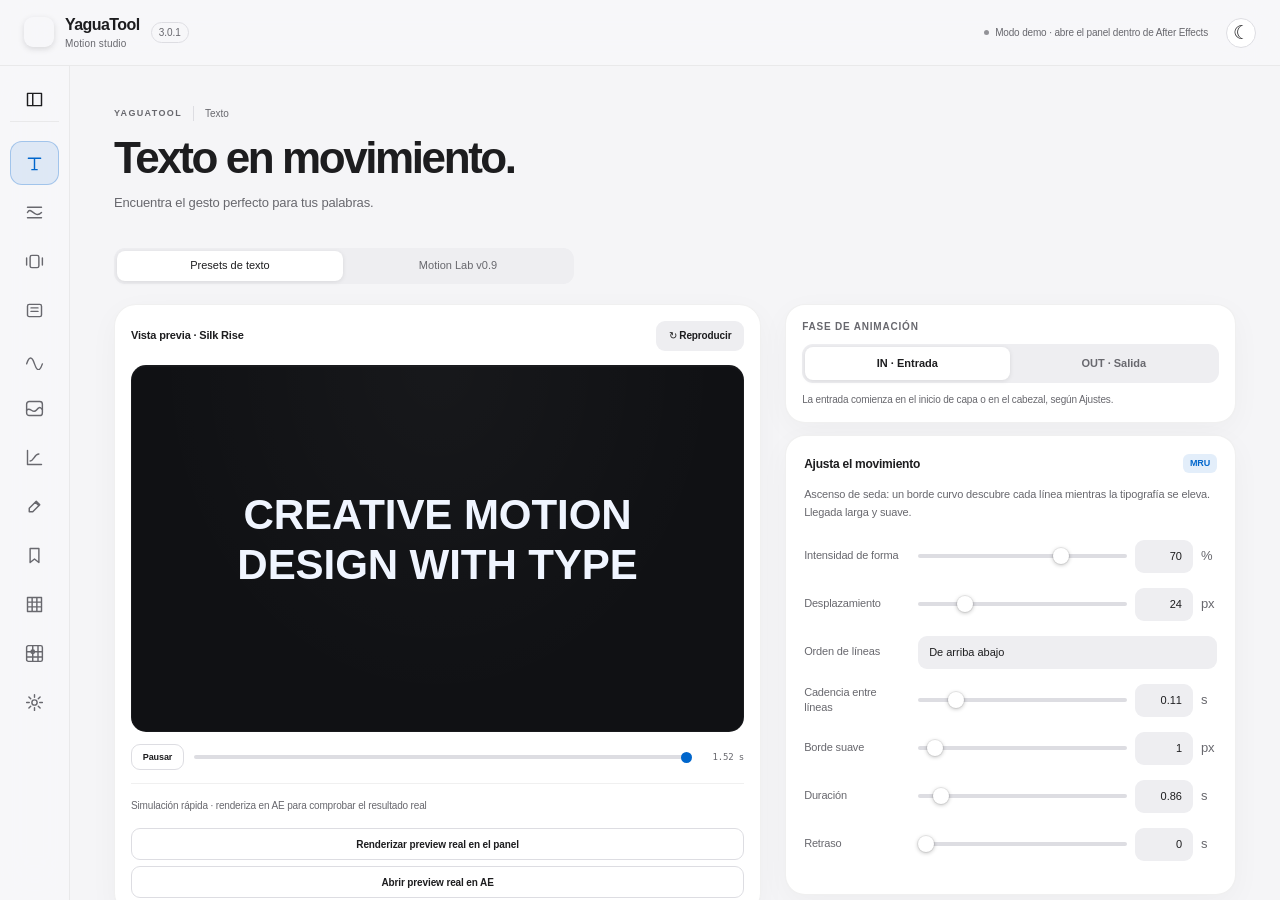
==== commit bbab956e: "Fix CEP native startup: bundled ES3 host, verified absolute-path load and reconnect diagnostics" ====
--- a/review/YaguaTool/index.html
+++ b/review/YaguaTool/index.html
@@ -19,11 +19,12 @@
 
   <header id="top">
     <div class="brand">
-      <span class="logo" aria-hidden="true"></span><span class="brand-copy">YaguaTool<small>Motion studio</small></span> <span class="ver">3.0.0</span>
+      <span class="logo" aria-hidden="true"></span><span class="brand-copy">YaguaTool<small>Motion studio</small></span> <span class="ver">3.0.1</span>
     </div>
     <div class="top-actions"><div id="ctx" aria-live="polite"></div><button id="theme-toggle" class="icon-btn" aria-label="Cambiar tema" title="Cambiar tema">◐</button></div>
   </header>
 
+  <aside id="ae-connection" class="ae-connection" role="alert" hidden><div><strong>No se han cargado los scripts de After Effects.</strong><p id="ae-connection-message"></p></div><button id="ae-reconnect" class="btn">Reconectar AE</button></aside>
   <div id="workspace">
     <nav id="tabs" aria-label="Secciones de YaguaTool"></nav>
     <button id="nav-shade" aria-label="Cerrar navegación" hidden></button>
@@ -62,6 +63,7 @@
 <script src="js/carrousel.js"></script>
 <script src="js/complex-text.js"></script>
 <script src="js/tools-pro.js"></script>
+<script src="js/ae-bridge.js"></script>
 <script src="js/main.js"></script>
 </body>
 </html>
--- a/review/YaguaTool/css/yagua-additions.css
+++ b/review/YaguaTool/css/yagua-additions.css
@@ -24,3 +24,8 @@
 .code-drop>input,.code-drop>select,.code-drop>textarea{width:100%;margin:9px 0}.code-drop>textarea{min-height:240px;font:11px/1.6 Consolas,monospace}.code-drop.is-over{outline:2px dashed var(--acc);outline-offset:4px}
 .code-library{display:flex;flex-wrap:wrap;gap:8px}.code-entry{display:flex;gap:5px;min-width:0}.code-entry>.btn:first-child{overflow:hidden;text-overflow:ellipsis;max-width:270px;white-space:nowrap}
 @media(max-width:560px){.curve-number-grid{grid-template-columns:repeat(2,minmax(0,1fr))}.tools-curve-svg{height:200px}.tools-pro-tabs>.btn{flex:1 1 100px}.tools-command-grid{grid-template-columns:repeat(2,minmax(0,1fr))}.tools-command-grid>.btn{font-size:10px}.tools-curve-presets{grid-template-columns:repeat(3,minmax(0,1fr))}}
+
+.ae-connection{padding:12px 16px;background:var(--panel);border-bottom:1px solid #d86c4c;display:flex;align-items:center;gap:12px;flex-shrink:0;font-size:12px;line-height:1.5;}
+.ae-connection[hidden]{display:none!important}.ae-connection>div{flex:1;min-width:0}.ae-connection p{margin:4px 0 0;overflow-wrap:anywhere;white-space:pre-wrap;max-height:100px;overflow:auto}.ae-connection .btn{flex-shrink:0}#ctx[data-ae-state="error"]{color:#ec865d}#ctx[data-ae-state="loading"]{color:var(--acc-text)}
+
+#ctx{max-width:40vw;overflow:hidden;text-overflow:ellipsis;white-space:nowrap}
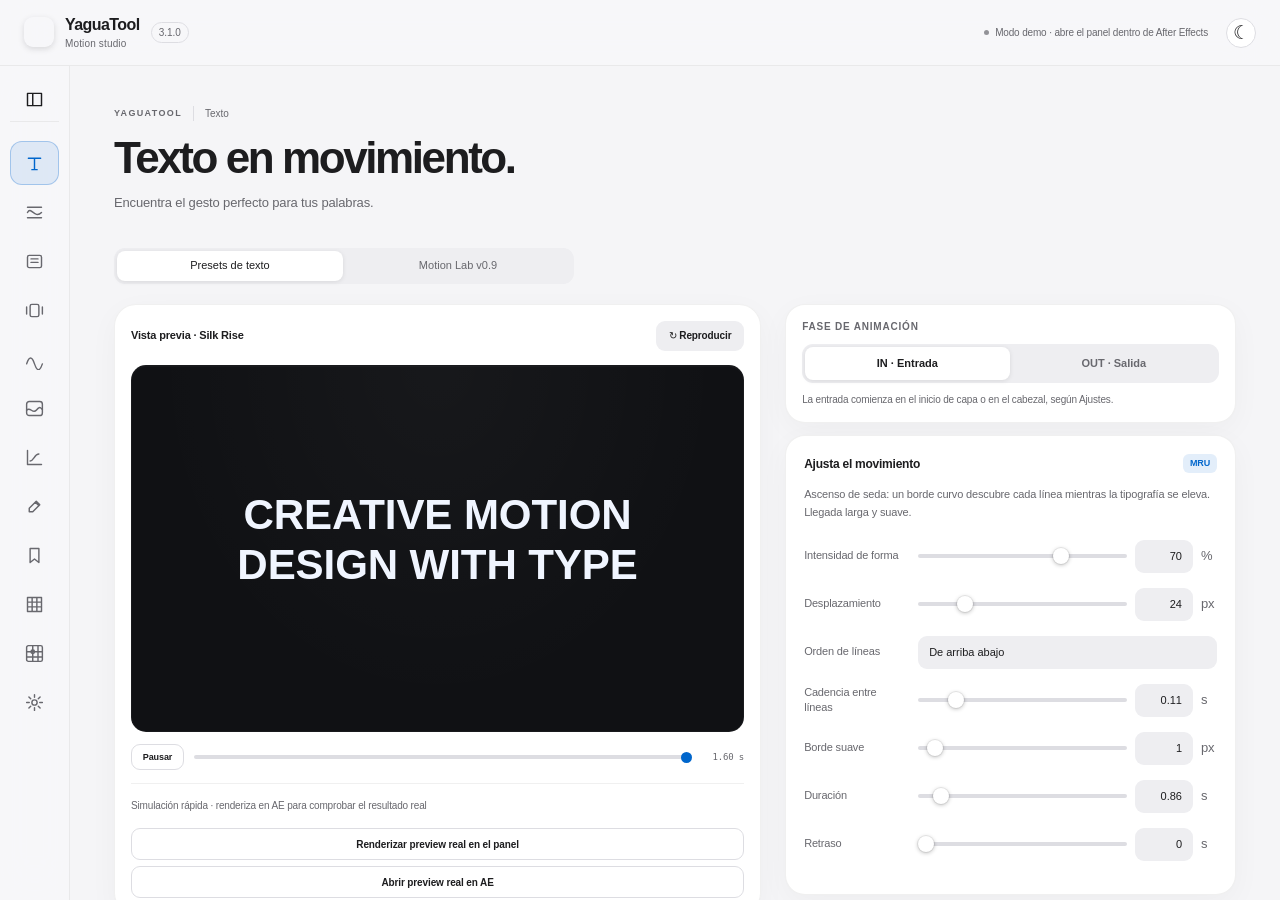
==== commit d4f8c53b: "YaguaTool 3.1.0: editable Motion Lab controllers, compact presets, social compositions and Bounce" ====
--- a/review/YaguaTool/index.html
+++ b/review/YaguaTool/index.html
@@ -19,12 +19,13 @@
 
   <header id="top">
     <div class="brand">
-      <span class="logo" aria-hidden="true"></span><span class="brand-copy">YaguaTool<small>Motion studio</small></span> <span class="ver">3.0.1</span>
+      <span class="logo" aria-hidden="true"></span><span class="brand-copy">YaguaTool<small>Motion studio</small></span> <span class="ver">3.1.0</span>
     </div>
     <div class="top-actions"><div id="ctx" aria-live="polite"></div><button id="theme-toggle" class="icon-btn" aria-label="Cambiar tema" title="Cambiar tema">◐</button></div>
   </header>
 
   <aside id="ae-connection" class="ae-connection" role="alert" hidden><div><strong>No se han cargado los scripts de After Effects.</strong><p id="ae-connection-message"></p></div><button id="ae-reconnect" class="btn">Reconectar AE</button></aside>
+  <aside id="lab-sync" class="lab-sync" hidden><span id="lab-sync-message" role="status"></span><button id="lab-sync-toggle" class="btn sm">Pausar sincronización</button><button id="lab-sync-retry" class="btn sm">Actualizar</button></aside>
   <div id="workspace">
     <nav id="tabs" aria-label="Secciones de YaguaTool"></nav>
     <button id="nav-shade" aria-label="Cerrar navegación" hidden></button>
@@ -63,6 +64,8 @@
 <script src="js/carrousel.js"></script>
 <script src="js/complex-text.js"></script>
 <script src="js/tools-pro.js"></script>
+<script src="js/workflow-model.js"></script>
+<script src="js/lab-live.js"></script>
 <script src="js/ae-bridge.js"></script>
 <script src="js/main.js"></script>
 </body>
--- a/review/YaguaTool/css/yagua-additions.css
+++ b/review/YaguaTool/css/yagua-additions.css
@@ -29,3 +29,15 @@
 .ae-connection[hidden]{display:none!important}.ae-connection>div{flex:1;min-width:0}.ae-connection p{margin:4px 0 0;overflow-wrap:anywhere;white-space:pre-wrap;max-height:100px;overflow:auto}.ae-connection .btn{flex-shrink:0}#ctx[data-ae-state="error"]{color:#ec865d}#ctx[data-ae-state="loading"]{color:var(--acc-text)}
 
 #ctx{max-width:40vw;overflow:hidden;text-overflow:ellipsis;white-space:nowrap}
+
+.compact-presets .preset-family-grid{grid-template-columns:repeat(auto-fit,minmax(145px,1fr));gap:6px}.compact-presets .chip{display:flex;align-items:center;justify-content:flex-start;min-height:38px;height:auto;padding:9px 11px;text-align:left;gap:0}.compact-presets .chip-name{font-size:12px;line-height:1.35}.lab-text-first{display:flex;flex-wrap:wrap;gap:10px;align-items:center;margin-bottom:18px}.lab-text-first .inputrow{display:flex;flex-direction:column;gap:7px;flex:1 0 100%;font-weight:600}.lab-text-first textarea{width:100%;box-sizing:border-box;min-height:84px;padding:12px;font:inherit;font-size:18px;background:var(--panel);color:var(--text);border:1px solid var(--line);border-radius:10px}.lab-text-first .desc{flex-basis:100%;margin:0}.social-formats{display:grid;grid-template-columns:repeat(auto-fit,minmax(160px,1fr));gap:8px;margin-top:12px}.social-format{display:flex;flex-direction:column;align-items:flex-start;gap:4px;padding:12px}.social-format span{font-size:11px;opacity:.7}.bounce-graph svg{display:block;width:100%;max-height:130px;margin:12px 0}
+
+.lab-sync{display:flex;align-items:center;gap:10px;padding:8px 16px;background:var(--panel);border-bottom:1px solid var(--line);font-size:11px;flex-shrink:0}.lab-sync[hidden]{display:none!important}.lab-sync span{flex:1;min-width:0;overflow-wrap:anywhere}.lab-sync[data-status="error"]{color:#ec865d}
+
+.fluid-placeholder{padding:0!important;width:100%;height:100%}.fluid-reference{display:block;width:100%;height:auto;max-height:100%;object-fit:contain;border-radius:12px}.fluid-placeholder span{font-size:10px;padding:8px}.fluid-preview-stage{aspect-ratio:940/459}
+#workspace #page .compact-presets .preset-family-grid{grid-template-columns:repeat(auto-fit,minmax(140px,1fr));gap:6px}
+#workspace #page .compact-presets .preset-family-grid .chip{min-height:38px;height:auto;flex-direction:row;align-items:center;justify-content:flex-start;padding:9px 28px 9px 11px;gap:0;text-align:left}
+#workspace #page .compact-presets .chip .chip-name{font-size:12px;line-height:1.35;max-width:100%}
+.lab-text-first textarea{color:var(--txt)}
+
+@media(max-width:550px){.lab-sync{flex-wrap:wrap;padding:8px 10px}.lab-sync span{flex-basis:100%}.lab-sync button{font-size:10px}}
